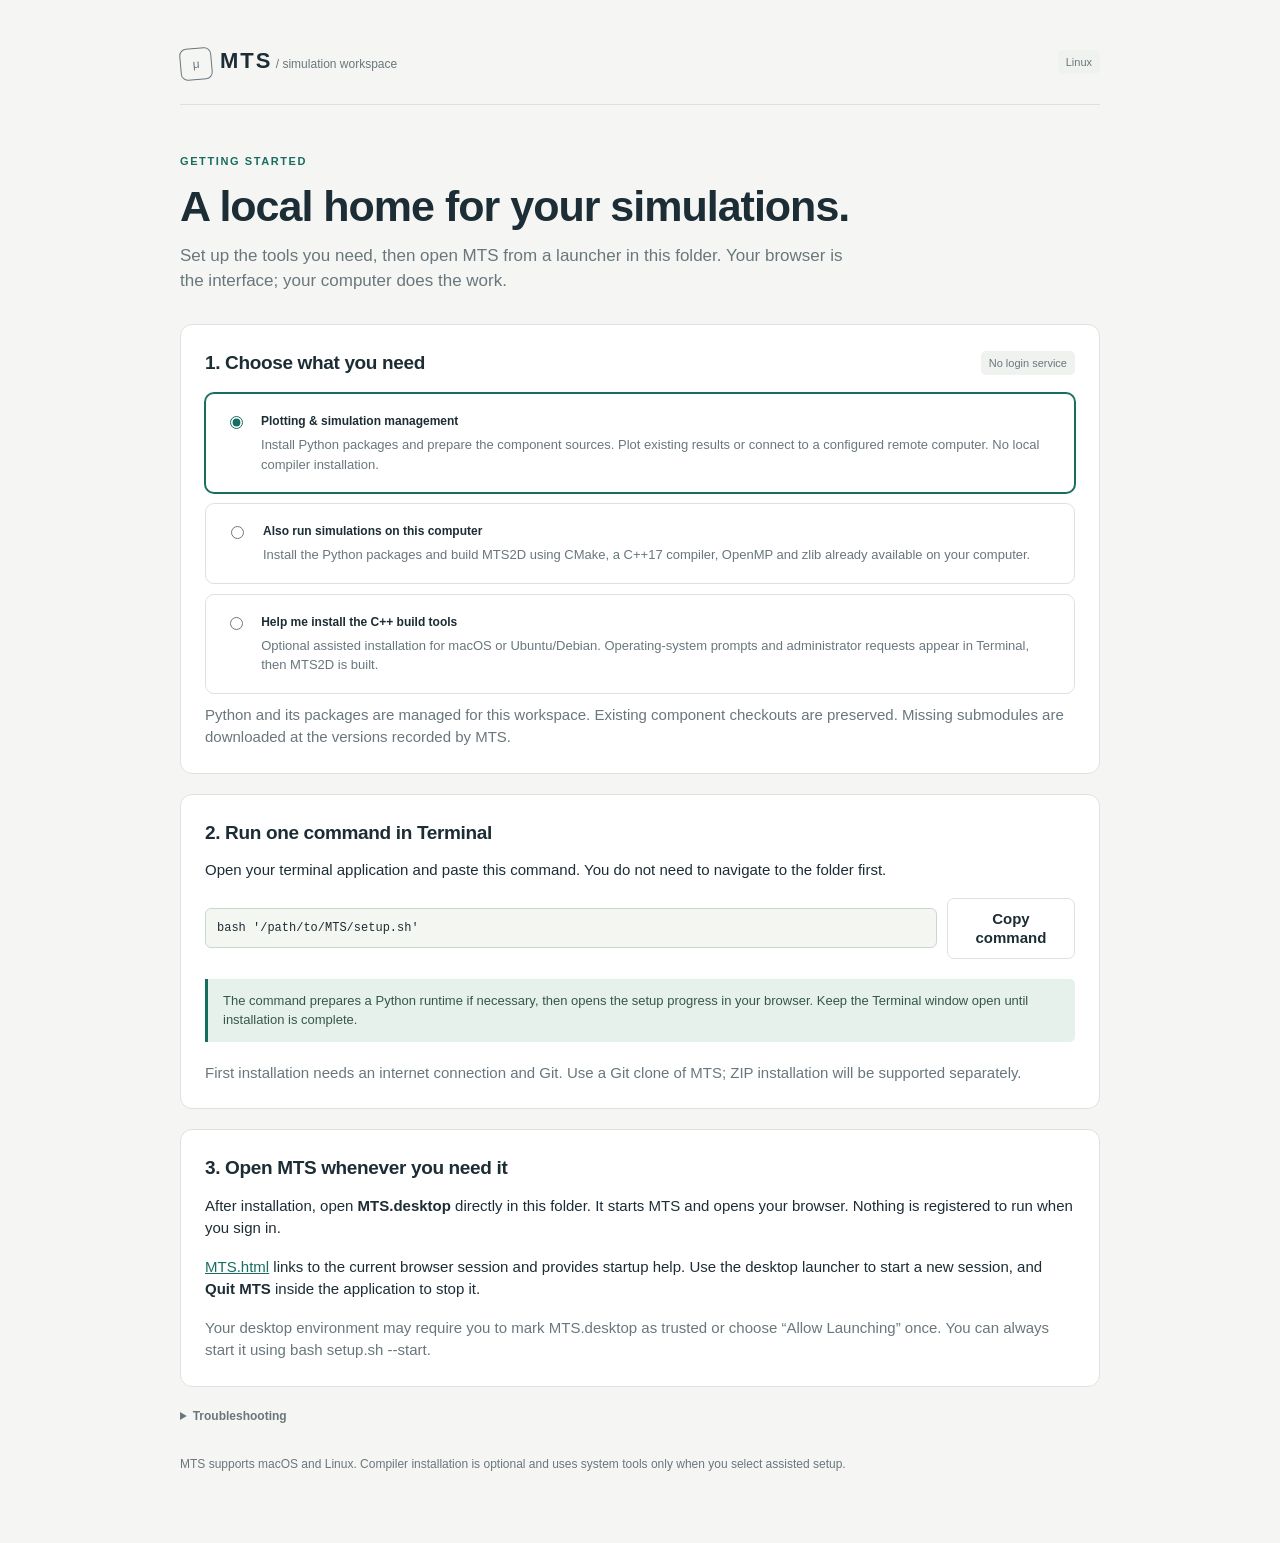
==== InstallationGuide.html @ b58ed180 "init" ====
<!doctype html>
<html lang="en"><head><meta charset="utf-8"><meta name="viewport" content="width=device-width,initial-scale=1"><title>Install MTS</title><link rel="stylesheet" href="MTS_GUI/static/style.css"><script src="MTS_GUI/static/guide.js" defer></script></head>
<body><main class="guide"><header><a class="wordmark" href="InstallationGuide.html"><span class="brand-mark">μ</span>MTS<span> / simulation workspace</span></a><span class="badge" id="os-badge">macOS &amp; Linux</span></header>
<div class="eyebrow">Getting started</div><h1>A local home for your simulations.</h1><p class="lead">Set up the tools you need, then open MTS from a launcher in this folder. Your browser is the interface; your computer does the work.</p>
<article class="card"><div class="section-row"><h2>1. Choose what you need</h2><span class="badge">No login service</span></div>
<label class="guide-option"><input type="radio" name="mode" value="" checked><div>Plotting &amp; simulation management<span>Install Python packages and prepare the component sources. Plot existing results or connect to a configured remote computer. No local compiler installation.</span></div></label>
<label class="guide-option"><input type="radio" name="mode" value="--local-sim"><div>Also run simulations on this computer<span>Install the Python packages and build MTS2D using CMake, a C++17 compiler, OpenMP and zlib already available on your computer.</span></div></label>
<label class="guide-option"><input type="radio" name="mode" value="--local-sim --install-build-tools"><div>Help me install the C++ build tools<span id="tools-description">Optional assisted installation for macOS or Ubuntu/Debian. Operating-system prompts and administrator requests appear in Terminal, then MTS2D is built.</span></div></label>
<p class="muted">Python and its packages are managed for this workspace. Existing component checkouts are preserved. Missing submodules are downloaded at the versions recorded by MTS.</p></article>
<article class="card"><h2>2. Run one command in Terminal</h2><p id="terminal-instructions">Open a terminal and paste the command below. You do not need to activate Python or navigate to this folder first.</p><div class="command-row"><input id="setup-command" readonly aria-label="Setup command"><button id="copy-command">Copy command</button></div><div class="notice">The command prepares a Python runtime if necessary, then opens the setup progress in your browser. Keep the Terminal window open until installation is complete.</div><p class="muted">First installation needs an internet connection and Git. Use a Git clone of MTS; ZIP installation will be supported separately.</p></article>
<article class="card"><h2>3. Open MTS whenever you need it</h2><p>After installation, open <strong id="launcher-name">MTS.app or MTS.desktop</strong> directly in this folder. It starts MTS and opens your browser. Nothing is registered to run when you sign in.</p><p><a href="MTS.html">MTS.html</a> links to the current browser session and provides startup help. Use the desktop launcher to start a new session, and <strong>Quit MTS</strong> inside the application to stop it.</p><p class="muted" id="launcher-note">Your operating system may ask you to approve a newly created launcher.</p></article>
<details><summary>Troubleshooting</summary><p>Read the operation log in the Setup page for installation or build errors. Startup logs are stored in <code>.mts/server.log</code> and <code>.mts/launcher.log</code> in this folder.</p><p>If setup was interrupted, rerun the same command. If MTS is still running, quit it first or use its Setup page to repair packages. If the folder has moved, rerun setup to regenerate environment links and launchers.</p><p>The launcher can also be started from Terminal with the same command plus <code>--start</code>.</p></details>
<footer>MTS supports macOS and Linux. Compiler installation is optional and uses system tools only when you select assisted setup.</footer></main></body></html>
---- MTS_GUI/static/style.css ----
@charset "UTF-8";
:root{--ink:#1d2d35;--muted:#69777c;--paper:#f5f6f3;--card:#fff;--line:#dce3df;--accent:#176d60;--accent-soft:#e6f1eb;--nav:#182c32;--radius:12px;font-family:-apple-system,BlinkMacSystemFont,"Segoe UI",sans-serif;color:var(--ink);background:var(--paper);font-size:15px;line-height:1.5}
*{box-sizing:border-box}body{margin:0}button,input,select,textarea{font:inherit}button,a,input,select,textarea{outline-offset:4px}button{cursor:pointer}a{color:var(--accent)}button:disabled{cursor:not-allowed;opacity:.45}button,.button{display:inline-flex;align-items:center;justify-content:center;gap:8px;border:1px solid var(--line);border-radius:7px;background:#fff;color:var(--ink);padding:10px 16px;text-decoration:none;font-weight:550;line-height:1.3}button:hover,.button:hover{background:#f0f4f1}button.primary,.button.primary{background:var(--accent);color:white;border-color:var(--accent)}button.primary:hover{background:#12584e}.danger{color:#a7453c}.small{font-size:12px;padding:7px 10px}h1,h2,h3,p{margin-top:0}h1{font-size:34px;line-height:1.15;font-weight:600;letter-spacing:-1px;margin-bottom:12px}h2{font-size:19px;letter-spacing:-.35px;margin-bottom:12px;font-weight:600}h3{font-size:15px;margin-bottom:8px}p{margin-bottom:16px}.muted,small{color:var(--muted)}.eyebrow{color:var(--accent);text-transform:uppercase;letter-spacing:1.6px;font-size:11px;font-weight:700;margin-bottom:12px}.wordmark{font-weight:750;letter-spacing:2px;font-size:22px;color:var(--ink);text-decoration:none}.wordmark span{font-size:12px;letter-spacing:0;font-weight:400;color:var(--muted)}.brand-mark{display:inline-grid;place-items:center;border:1px solid currentColor;width:32px;height:32px;margin-right:8px;border-radius:7px;transform:rotate(-5deg);font-size:20px}.app{display:grid;grid-template-columns:225px minmax(0,1fr);min-height:100vh}.sidebar{background:var(--nav);color:#dae5e3;position:sticky;top:0;height:100vh;display:flex;flex-direction:column;padding:30px 20px}.sidebar .wordmark{color:white;font-size:21px}.sidebar small{display:block;color:#8da3a4;font-size:11px;margin:12px 0 34px}.sidebar nav{display:grid;gap:6px}.sidebar nav button{border:0;background:transparent;justify-content:flex-start;color:#a8babc;font-size:14px;padding:12px 13px;text-align:left}.sidebar nav button span{width:20px;font-size:16px}.sidebar nav button.active{background:#29454a;color:white}.sidebar nav button:hover{background:#223b41;color:white}.sidebar-bottom{margin-top:auto;font-size:11px;color:#a8babc;padding:15px 8px 0;border-top:1px solid #355057}.sidebar-bottom strong{color:#dfebe8;font-weight:500}.dot{display:inline-block;width:7px;height:7px;background:#8dd1ae;border-radius:50%;margin-right:7px}.workspace{min-width:0;padding:0 42px 34px}.topbar{height:74px;display:flex;align-items:center;justify-content:space-between;border-bottom:1px solid var(--line);gap:12px;font-size:12px;color:var(--muted);margin-bottom:34px}.topbar .actions{display:flex;align-items:center;gap:14px}.topbar .actions a{text-decoration:none}.path{overflow:hidden;text-overflow:ellipsis;white-space:nowrap;max-width:55vw;font-family:ui-monospace,SFMono-Regular,monospace;font-size:11px}.view{display:none;max-width:1150px}.view.active{display:block}.intro{display:flex;align-items:flex-end;justify-content:space-between;gap:20px;margin-bottom:28px}.intro p{color:var(--muted);max-width:620px;margin-bottom:0}.intro h1{font-size:32px}.card{background:var(--card);border:1px solid var(--line);border-radius:var(--radius);padding:24px;margin-bottom:20px}.card p:last-child{margin-bottom:0}.grid{display:grid;grid-template-columns:repeat(2,minmax(0,1fr));gap:20px}.grid.three{grid-template-columns:repeat(3,minmax(0,1fr))}.grid .card{margin-bottom:0}.metric{font-size:24px;font-weight:550;letter-spacing:-.5px;margin:12px 0 8px}.badge{display:inline-flex;align-items:center;gap:5px;border-radius:5px;font-size:11px;padding:4px 8px;background:#f0f2ef;color:var(--muted);white-space:nowrap}.badge.ready{background:var(--accent-soft);color:var(--accent)}.badge.failed{background:#fbeae7;color:#a7453c}.badge.running{background:#fff2d9;color:#87642b}.step-num{font:12px ui-monospace,SFMono-Regular,monospace;color:var(--accent);margin-bottom:18px;display:block}.start-card{display:flex;flex-direction:column;gap:12px}.start-card p{font-size:13px;color:var(--muted);flex:1}.start-card button{align-self:flex-start}.section-row{display:flex;align-items:center;justify-content:space-between;gap:14px;margin-bottom:16px}.section-row h2{margin-bottom:0}.readiness{margin-top:28px}.readiness-row{display:flex;align-items:center;justify-content:space-between;padding:13px 0;border-bottom:1px solid var(--line);font-size:13px}.readiness-row:last-child{border-bottom:0}.fields{display:grid;grid-template-columns:repeat(2,minmax(0,1fr));gap:18px}.fields.four{grid-template-columns:repeat(4,minmax(0,1fr))}.field{display:flex;flex-direction:column;gap:6px}.field.wide{grid-column:1/-1}label{font-size:12px;font-weight:600}.field small{font-size:11px}input,select,textarea{width:100%;background:#fff;border:1px solid #ccd6d1;border-radius:6px;padding:10px 11px;color:var(--ink);min-width:0}input:focus,select:focus,textarea:focus{border-color:var(--accent)}textarea{font-family:ui-monospace,SFMono-Regular,monospace;font-size:12px;min-height:110px}.form-footer{display:flex;align-items:center;gap:14px;justify-content:space-between;margin-top:24px;padding-top:20px;border-top:1px solid var(--line)}.form-footer p{font-size:12px;color:var(--muted);margin:0;max-width:480px}details{margin-top:20px}summary{cursor:pointer;font-size:12px;font-weight:550;color:var(--muted)}details .fields,details textarea{margin-top:12px}.notice{border-left:3px solid var(--accent);background:var(--accent-soft);padding:12px 15px;color:#35574e;font-size:13px;margin:20px 0;border-radius:0 5px 5px 0}.notice.error{border-color:#a7453c;background:#fbeae7;color:#853c34}.hidden{display:none!important}.activity{margin-top:28px;max-width:1150px}.activity pre{background:#192c32;color:#d9e7e5;border:0;margin-top:15px;max-height:280px;overflow:auto;font-size:11px;white-space:pre-wrap;overflow-wrap:anywhere}.activity summary{display:flex;align-items:center;gap:12px}.result{font-size:13px;margin-top:12px}.table-wrap{overflow:auto}table{width:100%;border-collapse:collapse;font-size:12px}th{text-align:left;color:var(--muted);font-weight:500;padding:12px 10px;background:#f7f8f5;border-bottom:1px solid var(--line)}td{padding:14px 10px;border-bottom:1px solid var(--line)}td:first-child{max-width:420px;overflow-wrap:anywhere}.table-actions{display:flex;gap:6px}.empty{text-align:center;padding:48px 16px;color:var(--muted);font-size:13px}.inline-fields{display:flex;gap:10px;align-items:center}.inline-fields select{width:180px}.setup-item{display:flex;justify-content:space-between;gap:20px;padding:22px 0;border-bottom:1px solid var(--line)}.setup-item:last-child{border-bottom:0}.setup-item p{font-size:13px;color:var(--muted);margin:0;max-width:650px}.setup-item button{align-self:center;flex-shrink:0}pre{white-space:pre-wrap;overflow-wrap:anywhere;background:#edf1ec;border:1px solid var(--line);padding:16px;border-radius:8px;font:12px/1.6 ui-monospace,SFMono-Regular,monospace}code{font:12px ui-monospace,SFMono-Regular,monospace}.guide{max-width:980px;margin:0 auto;padding:44px 30px 70px}.guide header{display:flex;justify-content:space-between;align-items:center;border-bottom:1px solid var(--line);padding-bottom:24px;margin-bottom:48px}.guide h1{font-size:43px;max-width:680px;margin-top:8px}.guide .lead{font-size:17px;color:var(--muted);max-width:680px;margin-bottom:30px}.guide-option{display:flex;gap:14px;align-items:flex-start;border:1px solid var(--line);border-radius:9px;padding:18px;margin:10px 0;cursor:pointer;background:#fff}.guide-option:has(input:checked){border-color:var(--accent);box-shadow:0 0 0 1px var(--accent)}.guide-option input{width:17px;margin-top:4px;accent-color:var(--accent)}.guide-option span{display:block;font-size:13px;color:var(--muted);font-weight:400;margin-top:5px}.guide .command-row{display:flex;gap:10px;align-items:center;margin-top:14px}.guide .command-row input{font-family:ui-monospace,SFMono-Regular,monospace;font-size:12px;background:#f4f6f2}.guide footer{font-size:12px;color:var(--muted);margin-top:30px}.guide ol{padding-left:22px}.guide li{margin-bottom:12px}
@media(max-width:1050px){.workspace{padding:0 25px 30px}.app{grid-template-columns:190px minmax(0,1fr)}.grid.three{grid-template-columns:1fr}.fields.four{grid-template-columns:repeat(2,minmax(0,1fr))}.intro{align-items:flex-start}.setup-item{flex-direction:column}.setup-item button{align-self:flex-start}}@media(max-width:650px){.app{display:block}.sidebar{position:relative;height:auto;padding:16px}.sidebar small,.sidebar-bottom{display:none}.sidebar nav{display:flex;margin-top:16px;overflow:auto}.sidebar nav button{padding:8px;white-space:nowrap;font-size:12px}.sidebar nav button span{display:none}.workspace{padding:0 16px 24px}.topbar{margin-bottom:24px;height:60px}.grid,.fields{grid-template-columns:1fr}.intro h1{font-size:28px}.card{padding:18px}.form-footer{align-items:flex-start;flex-direction:column}.guide h1{font-size:33px}.guide{padding:24px 18px}.guide header{margin-bottom:30px}.guide .command-row{flex-direction:column;align-items:stretch}.topbar .path{max-width:35vw}}
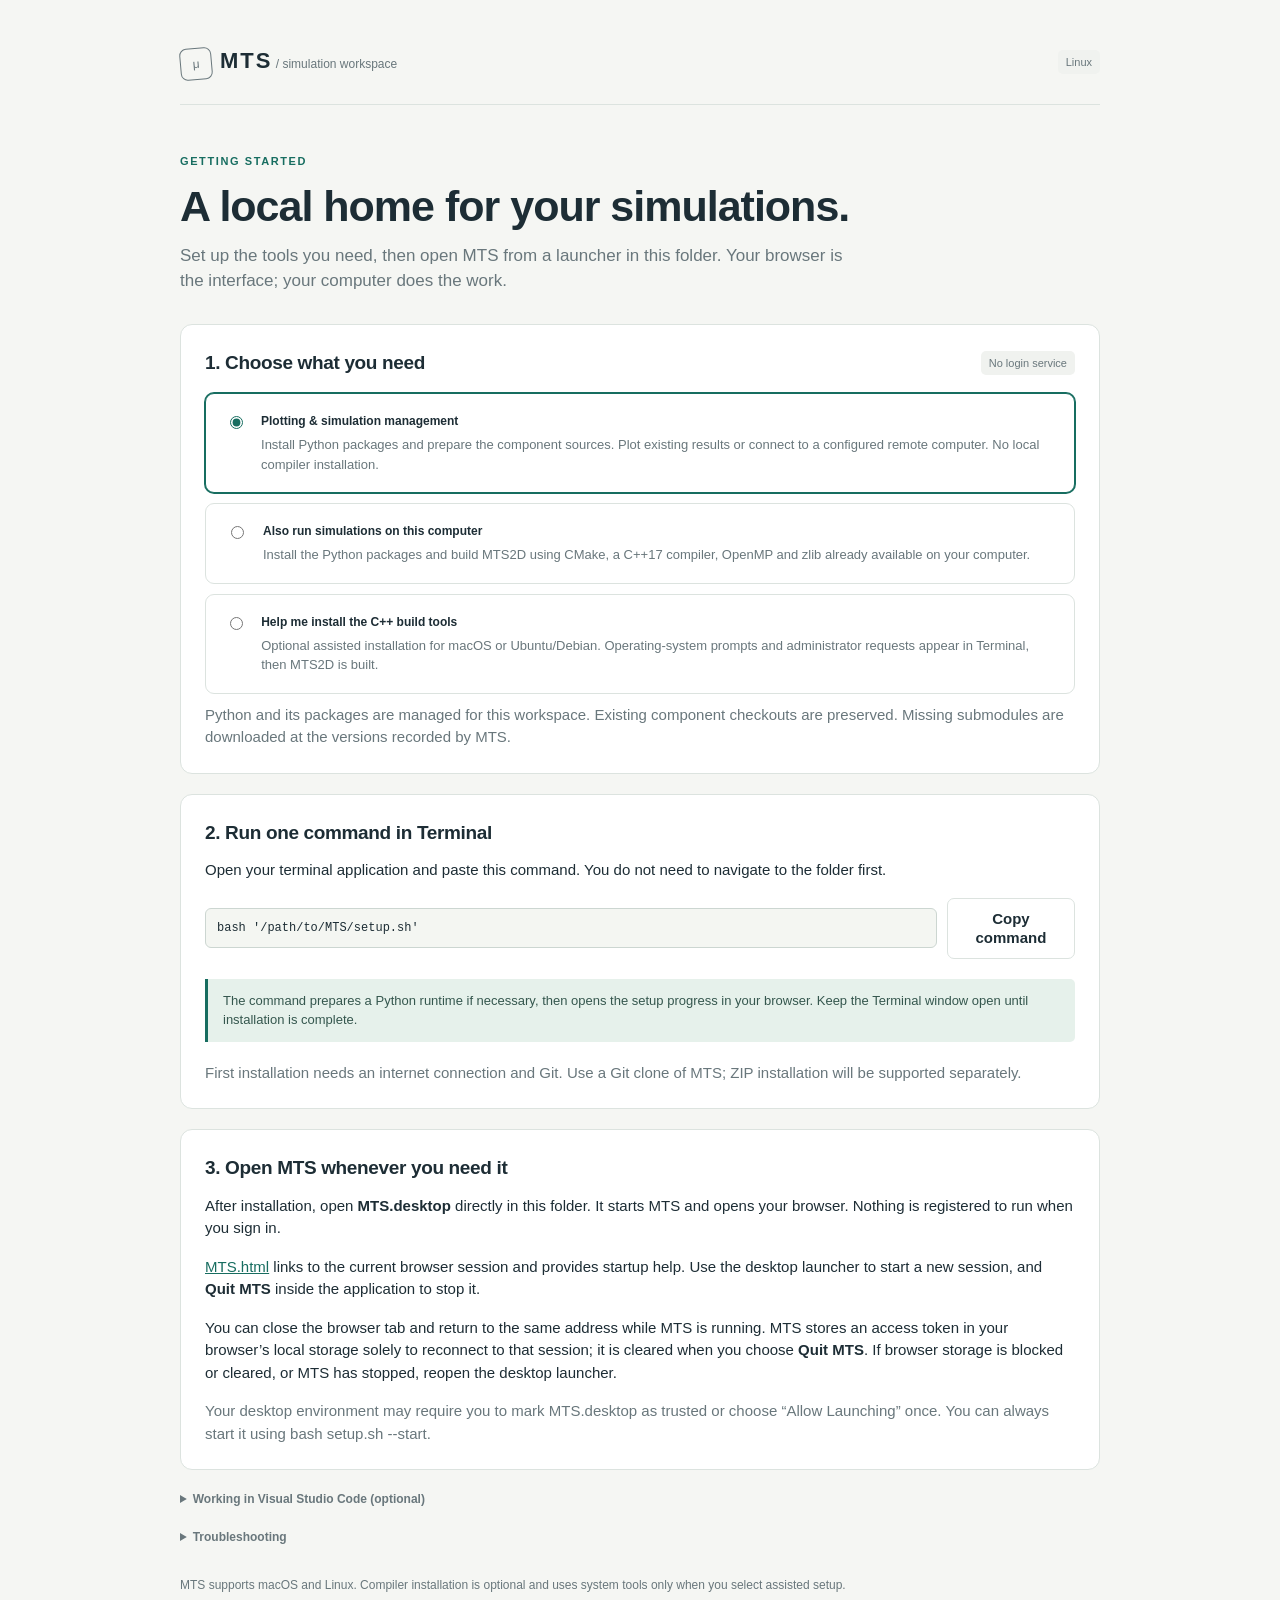
==== commit 17457052: "Share simulator Release builds and remember browser sessions" ====
--- a/InstallationGuide.html
+++ b/InstallationGuide.html
@@ -8,6 +8,14 @@
 <label class="guide-option"><input type="radio" name="mode" value="--local-sim --install-build-tools"><div>Help me install the C++ build tools<span id="tools-description">Optional assisted installation for macOS or Ubuntu/Debian. Operating-system prompts and administrator requests appear in Terminal, then MTS2D is built.</span></div></label>
 <p class="muted">Python and its packages are managed for this workspace. Existing component checkouts are preserved. Missing submodules are downloaded at the versions recorded by MTS.</p></article>
 <article class="card"><h2>2. Run one command in Terminal</h2><p id="terminal-instructions">Open a terminal and paste the command below. You do not need to activate Python or navigate to this folder first.</p><div class="command-row"><input id="setup-command" readonly aria-label="Setup command"><button id="copy-command">Copy command</button></div><div class="notice">The command prepares a Python runtime if necessary, then opens the setup progress in your browser. Keep the Terminal window open until installation is complete.</div><p class="muted">First installation needs an internet connection and Git. Use a Git clone of MTS; ZIP installation will be supported separately.</p></article>
-<article class="card"><h2>3. Open MTS whenever you need it</h2><p>After installation, open <strong id="launcher-name">MTS.app or MTS.desktop</strong> directly in this folder. It starts MTS and opens your browser. Nothing is registered to run when you sign in.</p><p><a href="MTS.html">MTS.html</a> links to the current browser session and provides startup help. Use the desktop launcher to start a new session, and <strong>Quit MTS</strong> inside the application to stop it.</p><p class="muted" id="launcher-note">Your operating system may ask you to approve a newly created launcher.</p></article>
+<article class="card"><h2>3. Open MTS whenever you need it</h2><p>After installation, open <strong id="launcher-name">MTS.app or MTS.desktop</strong> directly in this folder. It starts MTS and opens your browser. Nothing is registered to run when you sign in.</p><p><a href="MTS.html">MTS.html</a> links to the current browser session and provides startup help. Use the desktop launcher to start a new session, and <strong>Quit MTS</strong> inside the application to stop it.</p><p>You can close the browser tab and return to the same address while MTS is running. MTS stores an access token in your browser’s local storage solely to reconnect to that session; it is cleared when you choose <strong>Quit MTS</strong>. If browser storage is blocked or cleared, or MTS has stopped, reopen the desktop launcher.</p><p class="muted" id="launcher-note">Your operating system may ask you to approve a newly created launcher.</p></article>
+<details><summary>Working in Visual Studio Code (optional)</summary>
+<p>Open the top-level <strong>MTS</strong> folder after setup. Install Microsoft's C/C++ and CMake Tools extensions if you want to edit the simulator. Choose <code>.venv/bin/python</code> with <strong>Python: Select Interpreter</strong> for Python work.</p>
+<ol><li>If CMake asks for a project, choose <code>MTS2D/CMakeLists.txt</code>, not a CMake file inside <code>libs/</code>. You can set <code>cmake.sourceDirectory</code> to <code>${workspaceFolder}/MTS2D</code> in workspace settings.</li>
+<li>Choose the <strong>release</strong> configure preset. Presets require CMake 3.21 or newer. If a compiler selection appears on macOS, choose Apple Clang using <code>/usr/bin/clang</code> and <code>/usr/bin/clang++</code>. On Linux choose a supported GCC or Clang toolchain. C++17 is the language standard; you do not need a compiler named Clang 17.</li>
+<li>Use <strong>Terminal → Run Build Task → Build managed simulator</strong>, or the default build shortcut. This updates <code>MTS2D/build/release/MTS2D</code> and records the build identity required by the manager. The installer and GUI use the same Release build. After building directly through CMake Tools, run the managed task before starting managed simulations.</li></ol>
+<p>For simulator development, the optional <strong>debug</strong> preset uses <code>MTS2D/build/debug</code>. It keeps scientific tests separate from the Release executable used for simulations. Run <code>MTS2D/build/debug/test_MTS2D</code> after building the Debug preset.</p>
+<p>Build folders and personal VS Code settings, compiler configuration and launch settings are ignored by Git. Shared build tasks and CMake presets are versioned. When changing a compiler, use a fresh build directory rather than moving a CMake cache.</p>
+</details>
 <details><summary>Troubleshooting</summary><p>Read the operation log in the Setup page for installation or build errors. Startup logs are stored in <code>.mts/server.log</code> and <code>.mts/launcher.log</code> in this folder.</p><p>If setup was interrupted, rerun the same command. If MTS is still running, quit it first or use its Setup page to repair packages. If the folder has moved, rerun setup to regenerate environment links and launchers.</p><p>The launcher can also be started from Terminal with the same command plus <code>--start</code>.</p></details>
 <footer>MTS supports macOS and Linux. Compiler installation is optional and uses system tools only when you select assisted setup.</footer></main></body></html>
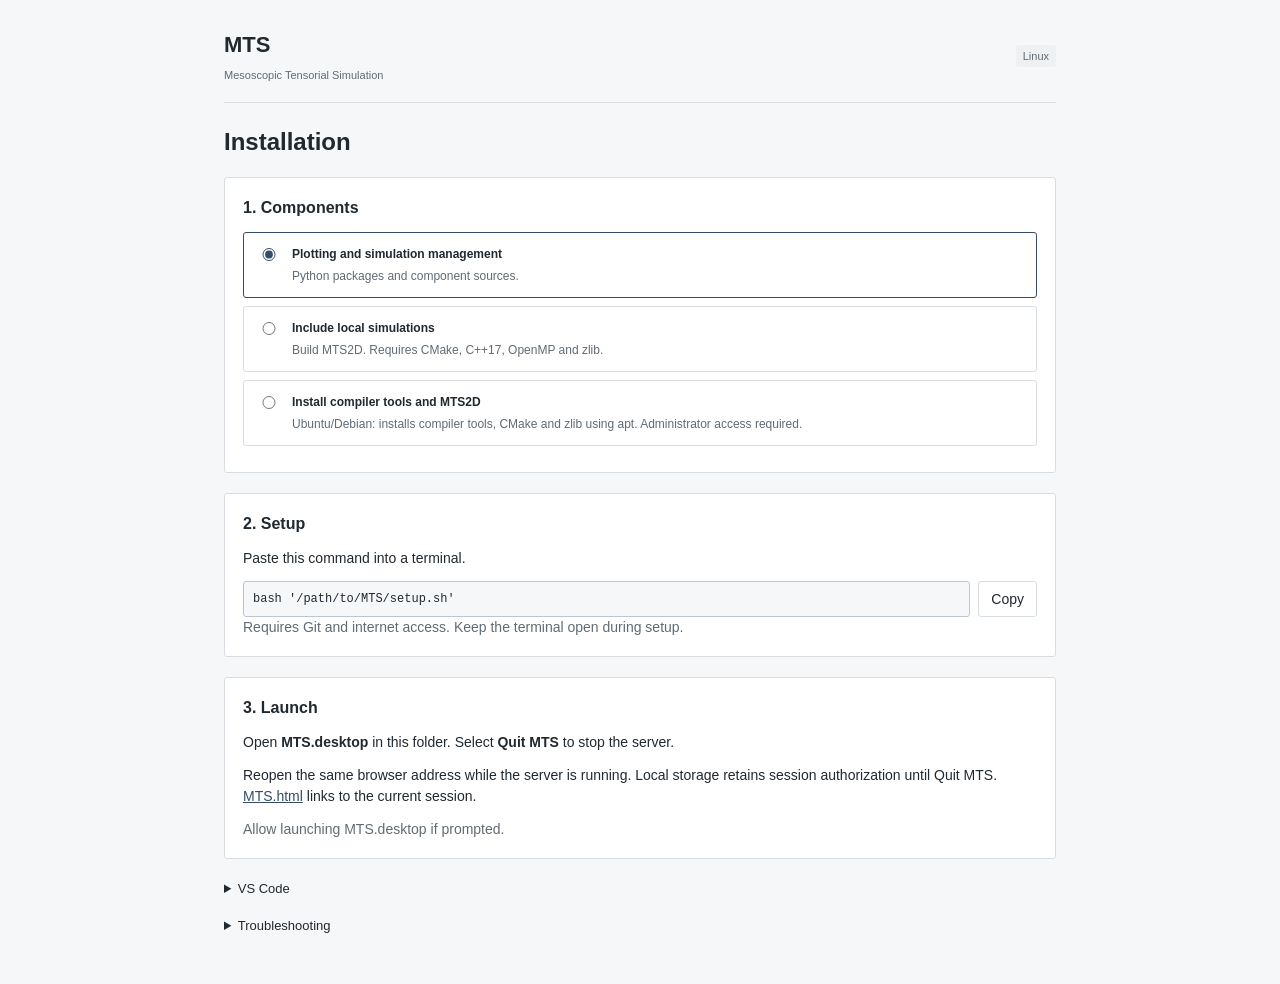
==== commit 327fde2f: "Simplify scientific interface and place operation log on the right" ====
--- a/InstallationGuide.html
+++ b/InstallationGuide.html
@@ -1,21 +1,19 @@
 <!doctype html>
-<html lang="en"><head><meta charset="utf-8"><meta name="viewport" content="width=device-width,initial-scale=1"><title>Install MTS</title><link rel="stylesheet" href="MTS_GUI/static/style.css"><script src="MTS_GUI/static/guide.js" defer></script></head>
-<body><main class="guide"><header><a class="wordmark" href="InstallationGuide.html"><span class="brand-mark">μ</span>MTS<span> / simulation workspace</span></a><span class="badge" id="os-badge">macOS &amp; Linux</span></header>
-<div class="eyebrow">Getting started</div><h1>A local home for your simulations.</h1><p class="lead">Set up the tools you need, then open MTS from a launcher in this folder. Your browser is the interface; your computer does the work.</p>
-<article class="card"><div class="section-row"><h2>1. Choose what you need</h2><span class="badge">No login service</span></div>
-<label class="guide-option"><input type="radio" name="mode" value="" checked><div>Plotting &amp; simulation management<span>Install Python packages and prepare the component sources. Plot existing results or connect to a configured remote computer. No local compiler installation.</span></div></label>
-<label class="guide-option"><input type="radio" name="mode" value="--local-sim"><div>Also run simulations on this computer<span>Install the Python packages and build MTS2D using CMake, a C++17 compiler, OpenMP and zlib already available on your computer.</span></div></label>
-<label class="guide-option"><input type="radio" name="mode" value="--local-sim --install-build-tools"><div>Help me install the C++ build tools<span id="tools-description">Optional assisted installation for macOS or Ubuntu/Debian. Operating-system prompts and administrator requests appear in Terminal, then MTS2D is built.</span></div></label>
-<p class="muted">Python and its packages are managed for this workspace. Existing component checkouts are preserved. Missing submodules are downloaded at the versions recorded by MTS.</p></article>
-<article class="card"><h2>2. Run one command in Terminal</h2><p id="terminal-instructions">Open a terminal and paste the command below. You do not need to activate Python or navigate to this folder first.</p><div class="command-row"><input id="setup-command" readonly aria-label="Setup command"><button id="copy-command">Copy command</button></div><div class="notice">The command prepares a Python runtime if necessary, then opens the setup progress in your browser. Keep the Terminal window open until installation is complete.</div><p class="muted">First installation needs an internet connection and Git. Use a Git clone of MTS; ZIP installation will be supported separately.</p></article>
-<article class="card"><h2>3. Open MTS whenever you need it</h2><p>After installation, open <strong id="launcher-name">MTS.app or MTS.desktop</strong> directly in this folder. It starts MTS and opens your browser. Nothing is registered to run when you sign in.</p><p><a href="MTS.html">MTS.html</a> links to the current browser session and provides startup help. Use the desktop launcher to start a new session, and <strong>Quit MTS</strong> inside the application to stop it.</p><p>You can close the browser tab and return to the same address while MTS is running. MTS stores an access token in your browser’s local storage solely to reconnect to that session; it is cleared when you choose <strong>Quit MTS</strong>. If browser storage is blocked or cleared, or MTS has stopped, reopen the desktop launcher.</p><p class="muted" id="launcher-note">Your operating system may ask you to approve a newly created launcher.</p></article>
-<details><summary>Working in Visual Studio Code (optional)</summary>
-<p>Open the top-level <strong>MTS</strong> folder after setup. Install Microsoft's C/C++ and CMake Tools extensions if you want to edit the simulator. Choose <code>.venv/bin/python</code> with <strong>Python: Select Interpreter</strong> for Python work.</p>
-<ol><li>If CMake asks for a project, choose <code>MTS2D/CMakeLists.txt</code>, not a CMake file inside <code>libs/</code>. You can set <code>cmake.sourceDirectory</code> to <code>${workspaceFolder}/MTS2D</code> in workspace settings.</li>
-<li>Choose the <strong>release</strong> configure preset. Presets require CMake 3.21 or newer. If a compiler selection appears on macOS, choose Apple Clang using <code>/usr/bin/clang</code> and <code>/usr/bin/clang++</code>. On Linux choose a supported GCC or Clang toolchain. C++17 is the language standard; you do not need a compiler named Clang 17.</li>
-<li>Use <strong>Terminal → Run Build Task → Build managed simulator</strong>, or the default build shortcut. This updates <code>MTS2D/build/release/MTS2D</code> and records the build identity required by the manager. The installer and GUI use the same Release build. After building directly through CMake Tools, run the managed task before starting managed simulations.</li></ol>
-<p>For simulator development, the optional <strong>debug</strong> preset uses <code>MTS2D/build/debug</code>. It keeps scientific tests separate from the Release executable used for simulations. Run <code>MTS2D/build/debug/test_MTS2D</code> after building the Debug preset.</p>
-<p>Build folders and personal VS Code settings, compiler configuration and launch settings are ignored by Git. Shared build tasks and CMake presets are versioned. When changing a compiler, use a fresh build directory rather than moving a CMake cache.</p>
+<html lang="en"><head><meta charset="utf-8"><meta name="viewport" content="width=device-width,initial-scale=1"><title>MTS installation</title><link rel="stylesheet" href="MTS_GUI/static/style.css"><script src="MTS_GUI/static/guide.js" defer></script></head>
+<body><main class="guide"><header><div><a class="wordmark" href="InstallationGuide.html">MTS</a><small class="product-name">Mesoscopic Tensorial Simulation</small></div><span class="badge" id="os-badge">macOS / Linux</span></header>
+<h1>Installation</h1>
+<article class="card"><h2>1. Components</h2>
+<label class="guide-option"><input type="radio" name="mode" value="" checked><div>Plotting and simulation management<span>Python packages and component sources.</span></div></label>
+<label class="guide-option"><input type="radio" name="mode" value="--local-sim"><div>Include local simulations<span>Build MTS2D. Requires CMake, C++17, OpenMP and zlib.</span></div></label>
+<label class="guide-option"><input type="radio" name="mode" value="--local-sim --install-build-tools"><div>Install compiler tools and MTS2D<span id="tools-description">Assisted installation on macOS or Ubuntu/Debian.</span></div></label>
+</article>
+<article class="card"><h2>2. Setup</h2><p id="terminal-instructions">Paste this command into a terminal.</p><div class="command-row"><input id="setup-command" readonly aria-label="Setup command"><button id="copy-command">Copy</button></div><p class="muted">Requires Git and internet access. Keep the terminal open during setup.</p></article>
+<article class="card"><h2>3. Launch</h2><p>Open <strong id="launcher-name">MTS.app / MTS.desktop</strong> in this folder. Select <strong>Quit MTS</strong> to stop the server.</p><p>Reopen the same browser address while the server is running. Local storage retains session authorization until Quit MTS. <a href="MTS.html">MTS.html</a> links to the current session.</p><p class="muted" id="launcher-note">Launcher approval may be required.</p></article>
+<details><summary>VS Code</summary>
+<ol><li>Open the top-level MTS folder. Select <code>.venv/bin/python</code> for Python.</li>
+<li>With CMake Tools, select <code>MTS2D/CMakeLists.txt</code> and the <strong>release</strong> preset (CMake ≥ 3.21). On macOS, select Apple Clang at <code>/usr/bin/clang++</code>.</li>
+<li>Use <strong>Terminal → Run Build Task → Build managed simulator</strong>. This records the build identity required for managed runs at <code>MTS2D/build/release/MTS2D</code>.</li></ol>
+<p>The <strong>debug</strong> preset builds scientific tests in <code>MTS2D/build/debug</code>. Build folders and personal VS Code settings are ignored by Git.</p>
 </details>
-<details><summary>Troubleshooting</summary><p>Read the operation log in the Setup page for installation or build errors. Startup logs are stored in <code>.mts/server.log</code> and <code>.mts/launcher.log</code> in this folder.</p><p>If setup was interrupted, rerun the same command. If MTS is still running, quit it first or use its Setup page to repair packages. If the folder has moved, rerun setup to regenerate environment links and launchers.</p><p>The launcher can also be started from Terminal with the same command plus <code>--start</code>.</p></details>
-<footer>MTS supports macOS and Linux. Compiler installation is optional and uses system tools only when you select assisted setup.</footer></main></body></html>
+<details><summary>Troubleshooting</summary><p>Check the operation log or <code>.mts/server.log</code> and <code>.mts/launcher.log</code>. Quit MTS before rerunning setup. Rerun setup after moving the project.</p><p>Terminal launch: <code>bash setup.sh --start</code>.</p></details>
+</main></body></html>
--- a/MTS_GUI/static/style.css
+++ b/MTS_GUI/static/style.css
@@ -1,4 +1,110 @@
 @charset "UTF-8";
-:root{--ink:#1d2d35;--muted:#69777c;--paper:#f5f6f3;--card:#fff;--line:#dce3df;--accent:#176d60;--accent-soft:#e6f1eb;--nav:#182c32;--radius:12px;font-family:-apple-system,BlinkMacSystemFont,"Segoe UI",sans-serif;color:var(--ink);background:var(--paper);font-size:15px;line-height:1.5}
-*{box-sizing:border-box}body{margin:0}button,input,select,textarea{font:inherit}button,a,input,select,textarea{outline-offset:4px}button{cursor:pointer}a{color:var(--accent)}button:disabled{cursor:not-allowed;opacity:.45}button,.button{display:inline-flex;align-items:center;justify-content:center;gap:8px;border:1px solid var(--line);border-radius:7px;background:#fff;color:var(--ink);padding:10px 16px;text-decoration:none;font-weight:550;line-height:1.3}button:hover,.button:hover{background:#f0f4f1}button.primary,.button.primary{background:var(--accent);color:white;border-color:var(--accent)}button.primary:hover{background:#12584e}.danger{color:#a7453c}.small{font-size:12px;padding:7px 10px}h1,h2,h3,p{margin-top:0}h1{font-size:34px;line-height:1.15;font-weight:600;letter-spacing:-1px;margin-bottom:12px}h2{font-size:19px;letter-spacing:-.35px;margin-bottom:12px;font-weight:600}h3{font-size:15px;margin-bottom:8px}p{margin-bottom:16px}.muted,small{color:var(--muted)}.eyebrow{color:var(--accent);text-transform:uppercase;letter-spacing:1.6px;font-size:11px;font-weight:700;margin-bottom:12px}.wordmark{font-weight:750;letter-spacing:2px;font-size:22px;color:var(--ink);text-decoration:none}.wordmark span{font-size:12px;letter-spacing:0;font-weight:400;color:var(--muted)}.brand-mark{display:inline-grid;place-items:center;border:1px solid currentColor;width:32px;height:32px;margin-right:8px;border-radius:7px;transform:rotate(-5deg);font-size:20px}.app{display:grid;grid-template-columns:225px minmax(0,1fr);min-height:100vh}.sidebar{background:var(--nav);color:#dae5e3;position:sticky;top:0;height:100vh;display:flex;flex-direction:column;padding:30px 20px}.sidebar .wordmark{color:white;font-size:21px}.sidebar small{display:block;color:#8da3a4;font-size:11px;margin:12px 0 34px}.sidebar nav{display:grid;gap:6px}.sidebar nav button{border:0;background:transparent;justify-content:flex-start;color:#a8babc;font-size:14px;padding:12px 13px;text-align:left}.sidebar nav button span{width:20px;font-size:16px}.sidebar nav button.active{background:#29454a;color:white}.sidebar nav button:hover{background:#223b41;color:white}.sidebar-bottom{margin-top:auto;font-size:11px;color:#a8babc;padding:15px 8px 0;border-top:1px solid #355057}.sidebar-bottom strong{color:#dfebe8;font-weight:500}.dot{display:inline-block;width:7px;height:7px;background:#8dd1ae;border-radius:50%;margin-right:7px}.workspace{min-width:0;padding:0 42px 34px}.topbar{height:74px;display:flex;align-items:center;justify-content:space-between;border-bottom:1px solid var(--line);gap:12px;font-size:12px;color:var(--muted);margin-bottom:34px}.topbar .actions{display:flex;align-items:center;gap:14px}.topbar .actions a{text-decoration:none}.path{overflow:hidden;text-overflow:ellipsis;white-space:nowrap;max-width:55vw;font-family:ui-monospace,SFMono-Regular,monospace;font-size:11px}.view{display:none;max-width:1150px}.view.active{display:block}.intro{display:flex;align-items:flex-end;justify-content:space-between;gap:20px;margin-bottom:28px}.intro p{color:var(--muted);max-width:620px;margin-bottom:0}.intro h1{font-size:32px}.card{background:var(--card);border:1px solid var(--line);border-radius:var(--radius);padding:24px;margin-bottom:20px}.card p:last-child{margin-bottom:0}.grid{display:grid;grid-template-columns:repeat(2,minmax(0,1fr));gap:20px}.grid.three{grid-template-columns:repeat(3,minmax(0,1fr))}.grid .card{margin-bottom:0}.metric{font-size:24px;font-weight:550;letter-spacing:-.5px;margin:12px 0 8px}.badge{display:inline-flex;align-items:center;gap:5px;border-radius:5px;font-size:11px;padding:4px 8px;background:#f0f2ef;color:var(--muted);white-space:nowrap}.badge.ready{background:var(--accent-soft);color:var(--accent)}.badge.failed{background:#fbeae7;color:#a7453c}.badge.running{background:#fff2d9;color:#87642b}.step-num{font:12px ui-monospace,SFMono-Regular,monospace;color:var(--accent);margin-bottom:18px;display:block}.start-card{display:flex;flex-direction:column;gap:12px}.start-card p{font-size:13px;color:var(--muted);flex:1}.start-card button{align-self:flex-start}.section-row{display:flex;align-items:center;justify-content:space-between;gap:14px;margin-bottom:16px}.section-row h2{margin-bottom:0}.readiness{margin-top:28px}.readiness-row{display:flex;align-items:center;justify-content:space-between;padding:13px 0;border-bottom:1px solid var(--line);font-size:13px}.readiness-row:last-child{border-bottom:0}.fields{display:grid;grid-template-columns:repeat(2,minmax(0,1fr));gap:18px}.fields.four{grid-template-columns:repeat(4,minmax(0,1fr))}.field{display:flex;flex-direction:column;gap:6px}.field.wide{grid-column:1/-1}label{font-size:12px;font-weight:600}.field small{font-size:11px}input,select,textarea{width:100%;background:#fff;border:1px solid #ccd6d1;border-radius:6px;padding:10px 11px;color:var(--ink);min-width:0}input:focus,select:focus,textarea:focus{border-color:var(--accent)}textarea{font-family:ui-monospace,SFMono-Regular,monospace;font-size:12px;min-height:110px}.form-footer{display:flex;align-items:center;gap:14px;justify-content:space-between;margin-top:24px;padding-top:20px;border-top:1px solid var(--line)}.form-footer p{font-size:12px;color:var(--muted);margin:0;max-width:480px}details{margin-top:20px}summary{cursor:pointer;font-size:12px;font-weight:550;color:var(--muted)}details .fields,details textarea{margin-top:12px}.notice{border-left:3px solid var(--accent);background:var(--accent-soft);padding:12px 15px;color:#35574e;font-size:13px;margin:20px 0;border-radius:0 5px 5px 0}.notice.error{border-color:#a7453c;background:#fbeae7;color:#853c34}.hidden{display:none!important}.activity{margin-top:28px;max-width:1150px}.activity pre{background:#192c32;color:#d9e7e5;border:0;margin-top:15px;max-height:280px;overflow:auto;font-size:11px;white-space:pre-wrap;overflow-wrap:anywhere}.activity summary{display:flex;align-items:center;gap:12px}.result{font-size:13px;margin-top:12px}.table-wrap{overflow:auto}table{width:100%;border-collapse:collapse;font-size:12px}th{text-align:left;color:var(--muted);font-weight:500;padding:12px 10px;background:#f7f8f5;border-bottom:1px solid var(--line)}td{padding:14px 10px;border-bottom:1px solid var(--line)}td:first-child{max-width:420px;overflow-wrap:anywhere}.table-actions{display:flex;gap:6px}.empty{text-align:center;padding:48px 16px;color:var(--muted);font-size:13px}.inline-fields{display:flex;gap:10px;align-items:center}.inline-fields select{width:180px}.setup-item{display:flex;justify-content:space-between;gap:20px;padding:22px 0;border-bottom:1px solid var(--line)}.setup-item:last-child{border-bottom:0}.setup-item p{font-size:13px;color:var(--muted);margin:0;max-width:650px}.setup-item button{align-self:center;flex-shrink:0}pre{white-space:pre-wrap;overflow-wrap:anywhere;background:#edf1ec;border:1px solid var(--line);padding:16px;border-radius:8px;font:12px/1.6 ui-monospace,SFMono-Regular,monospace}code{font:12px ui-monospace,SFMono-Regular,monospace}.guide{max-width:980px;margin:0 auto;padding:44px 30px 70px}.guide header{display:flex;justify-content:space-between;align-items:center;border-bottom:1px solid var(--line);padding-bottom:24px;margin-bottom:48px}.guide h1{font-size:43px;max-width:680px;margin-top:8px}.guide .lead{font-size:17px;color:var(--muted);max-width:680px;margin-bottom:30px}.guide-option{display:flex;gap:14px;align-items:flex-start;border:1px solid var(--line);border-radius:9px;padding:18px;margin:10px 0;cursor:pointer;background:#fff}.guide-option:has(input:checked){border-color:var(--accent);box-shadow:0 0 0 1px var(--accent)}.guide-option input{width:17px;margin-top:4px;accent-color:var(--accent)}.guide-option span{display:block;font-size:13px;color:var(--muted);font-weight:400;margin-top:5px}.guide .command-row{display:flex;gap:10px;align-items:center;margin-top:14px}.guide .command-row input{font-family:ui-monospace,SFMono-Regular,monospace;font-size:12px;background:#f4f6f2}.guide footer{font-size:12px;color:var(--muted);margin-top:30px}.guide ol{padding-left:22px}.guide li{margin-bottom:12px}
-@media(max-width:1050px){.workspace{padding:0 25px 30px}.app{grid-template-columns:190px minmax(0,1fr)}.grid.three{grid-template-columns:1fr}.fields.four{grid-template-columns:repeat(2,minmax(0,1fr))}.intro{align-items:flex-start}.setup-item{flex-direction:column}.setup-item button{align-self:flex-start}}@media(max-width:650px){.app{display:block}.sidebar{position:relative;height:auto;padding:16px}.sidebar small,.sidebar-bottom{display:none}.sidebar nav{display:flex;margin-top:16px;overflow:auto}.sidebar nav button{padding:8px;white-space:nowrap;font-size:12px}.sidebar nav button span{display:none}.workspace{padding:0 16px 24px}.topbar{margin-bottom:24px;height:60px}.grid,.fields{grid-template-columns:1fr}.intro h1{font-size:28px}.card{padding:18px}.form-footer{align-items:flex-start;flex-direction:column}.guide h1{font-size:33px}.guide{padding:24px 18px}.guide header{margin-bottom:30px}.guide .command-row{flex-direction:column;align-items:stretch}.topbar .path{max-width:35vw}}
+:root{--ink:#202830;--muted:#606b75;--paper:#f6f7f8;--card:#fff;--line:#d8dde2;--accent:#334d66;--accent-soft:#edf1f5;--nav:#202830;--radius:3px;font-family:-apple-system,BlinkMacSystemFont,"Segoe UI",sans-serif;color:var(--ink);background:var(--paper);font-size:14px;line-height:1.5}
+*{box-sizing:border-box}
+body{margin:0}
+button,input,select,textarea{font:inherit}
+button,a,input,select,textarea{outline-offset:4px}
+button{cursor:pointer}
+a{color:var(--accent)}
+button:disabled{cursor:not-allowed;opacity:.45}
+button,.button{display:inline-flex;align-items:center;justify-content:center;gap:8px;border:1px solid var(--line);border-radius:3px;background:#fff;color:var(--ink);padding:8px 12px;text-decoration:none;font-weight:500;line-height:1.3}
+button:hover,.button:hover{background:#edf0f3}
+button.primary,.button.primary{background:var(--accent);color:#fff;border-color:var(--accent)}
+button.primary:hover{background:#253c52}
+.danger{color:#963b35}
+.small{font-size:12px;padding:6px 9px}
+h1,h2,h3,p{margin-top:0}
+h1{font-size:24px;line-height:1.25;font-weight:600;margin-bottom:0}
+h2{font-size:16px;margin-bottom:12px;font-weight:600}
+h3{font-size:14px;margin-bottom:8px;font-weight:600}
+p{margin-bottom:12px}
+.muted,small{color:var(--muted)}
+.wordmark{font-weight:650;font-size:22px;color:var(--ink);text-decoration:none}
+.product-name{display:block;font-size:11px;font-weight:400;color:var(--muted);margin-top:6px}
+.app{display:grid;grid-template-columns:180px minmax(0,1fr);min-height:100vh}
+.sidebar{background:var(--nav);color:#dfe4e9;position:sticky;top:0;height:100vh;display:flex;flex-direction:column;padding:24px 16px}
+.sidebar .wordmark{color:#fff}
+.sidebar small{display:block;color:#b8c2cc;font-size:11px;margin:8px 0 28px}
+.sidebar nav{display:grid;gap:4px}
+.sidebar nav button{border:0;background:transparent;justify-content:flex-start;color:#c0cad4;font-size:13px;padding:10px;text-align:left}
+.sidebar nav button.active{background:#364553;color:#fff}
+.sidebar nav button:hover{background:#2b3945;color:#fff}
+.workspace{min-width:0;padding:0 24px 24px}
+.topbar{height:64px;display:flex;align-items:center;justify-content:space-between;border-bottom:1px solid var(--line);gap:12px;font-size:12px;color:var(--muted);margin-bottom:24px}
+.topbar .actions{display:flex;align-items:center;gap:14px;flex-shrink:0}
+.topbar .actions a{text-decoration:none}
+.path{overflow:hidden;text-overflow:ellipsis;white-space:nowrap;min-width:0;font:11px ui-monospace,SFMono-Regular,monospace}
+.workspace-layout{display:grid;grid-template-columns:minmax(0,1fr) minmax(280px,34%);gap:24px;align-items:start}
+.content{min-width:0}
+.view{display:none}
+.view.active{display:block}
+.intro{display:flex;align-items:center;justify-content:space-between;gap:16px;margin-bottom:20px}
+.card{background:var(--card);border:1px solid var(--line);border-radius:var(--radius);padding:18px;margin-bottom:20px;min-width:0}
+.card p:last-child{margin-bottom:0}
+.grid{display:grid;grid-template-columns:repeat(2,minmax(0,1fr));gap:12px}
+.grid.three{grid-template-columns:repeat(3,minmax(0,1fr))}
+.grid .card{margin-bottom:0}
+.badge{display:inline-flex;align-items:center;border-radius:3px;font-size:11px;padding:3px 7px;background:#eef0f2;color:var(--muted);white-space:nowrap}
+.badge.ready{background:var(--accent-soft);color:var(--accent)}
+.badge.failed{background:#f8eae8;color:#963b35}
+.badge.running{background:#f4eddf;color:#725a2f}
+.start-card{display:flex;flex-direction:column;align-items:flex-start;justify-content:space-between;gap:12px}
+.section-row{display:flex;align-items:center;justify-content:space-between;gap:12px;margin-bottom:14px}
+.section-row h2{margin-bottom:0}
+.readiness{margin-top:20px}
+.readiness-row{display:flex;align-items:center;justify-content:space-between;gap:12px;padding:10px 0;border-bottom:1px solid var(--line);font-size:13px}
+.readiness-row:last-child{border-bottom:0}
+.fields{display:grid;grid-template-columns:repeat(2,minmax(0,1fr));gap:14px}
+.fields.four{grid-template-columns:repeat(2,minmax(0,1fr))}
+.field{display:flex;flex-direction:column;gap:5px;min-width:0}
+.field.wide{grid-column:1/-1}
+label{font-size:12px;font-weight:600}
+.field small{font-size:11px}
+input,select,textarea{width:100%;background:#fff;border:1px solid #bdc6cf;border-radius:3px;padding:8px 9px;color:var(--ink);min-width:0}
+input:focus,select:focus,textarea:focus{border-color:var(--accent)}
+textarea{font-family:ui-monospace,SFMono-Regular,monospace;font-size:12px;min-height:90px}
+.form-footer{display:flex;justify-content:flex-end;margin-top:18px;padding-top:16px;border-top:1px solid var(--line)}
+details{margin-top:18px}
+summary{cursor:pointer;font-size:13px;font-weight:500;color:var(--ink)}
+details .fields,details textarea{margin-top:12px}
+.notice{border-left:3px solid var(--accent);background:var(--accent-soft);padding:10px 12px;font-size:12px;margin:18px 0}
+.notice.error{border-color:#963b35;background:#f8eae8;color:#853c34}
+.hidden{display:none!important}
+.activity{position:sticky;top:24px;height:calc(100vh - 112px);min-height:320px;display:flex;flex-direction:column;margin:0}
+.activity .section-row{flex-shrink:0}
+.activity h2{font-size:14px;overflow-wrap:anywhere}
+.activity pre{flex:1;min-height:0;margin:0;overflow:auto;background:#202830;color:#e0e5eb;border:0;border-radius:0;font-size:11px}
+.activity .result{flex-shrink:0;max-height:100px;overflow:auto;overflow-wrap:anywhere}
+.result{font-size:12px;margin-top:12px}
+.table-wrap{overflow:auto}
+table{width:100%;border-collapse:collapse;font-size:12px}
+th{text-align:left;color:var(--muted);font-weight:500;padding:10px 8px;background:#f6f7f8;border-bottom:1px solid var(--line)}
+td{padding:12px 8px;border-bottom:1px solid var(--line)}
+td:first-child{max-width:300px;overflow-wrap:anywhere}
+.table-actions{display:flex;gap:6px}
+.empty{text-align:center;padding:32px 12px;color:var(--muted);font-size:12px}
+.inline-fields{display:flex;gap:8px;align-items:center;min-width:0}
+.inline-fields select{width:120px}
+.setup-item{display:flex;align-items:center;justify-content:space-between;gap:16px;padding:18px 0;border-bottom:1px solid var(--line)}
+.setup-item:last-child{border-bottom:0;padding-bottom:0}
+.setup-item h3{margin-bottom:0}
+.setup-item p{font-size:12px;color:var(--muted);margin:6px 0 0}
+.setup-item button{flex-shrink:0}
+.setup-item>div{min-width:0;width:100%}
+pre{white-space:pre-wrap;overflow-wrap:anywhere;background:#eef1f4;border:1px solid var(--line);padding:12px;border-radius:3px;font:12px/1.6 ui-monospace,SFMono-Regular,monospace}
+code{font:12px ui-monospace,SFMono-Regular,monospace;overflow-wrap:anywhere}
+.guide{max-width:880px;margin:0 auto;padding:28px 24px 48px}
+.guide header{display:flex;justify-content:space-between;align-items:center;border-bottom:1px solid var(--line);padding-bottom:18px;margin-bottom:24px}
+.guide h1{margin-bottom:20px}
+.guide-option{display:flex;gap:12px;align-items:flex-start;border:1px solid var(--line);border-radius:3px;padding:12px;margin:8px 0;cursor:pointer;background:#fff}
+.guide-option:has(input:checked){border-color:var(--accent)}
+.guide-option input{width:16px;margin-top:3px;accent-color:var(--accent);flex-shrink:0}
+.guide-option span{display:block;font-size:12px;color:var(--muted);font-weight:400;margin-top:4px}
+.guide .command-row{display:flex;gap:8px;align-items:center;margin-top:12px}
+.guide .command-row input{font-family:ui-monospace,SFMono-Regular,monospace;font-size:12px;background:#f6f7f8}
+.guide ol{padding-left:20px}
+.guide li{margin-bottom:8px}
+@media(min-width:1600px){.fields.four{grid-template-columns:repeat(4,minmax(0,1fr))}}
+@media(max-width:1150px){.grid.three{grid-template-columns:1fr}.start-card{flex-direction:row;align-items:center}.start-card h2{margin:0}.workspace{padding:0 16px 20px}.workspace-layout{gap:16px}.setup-item{align-items:flex-start;flex-direction:column}.section-row{flex-wrap:wrap}}
+@media(max-width:850px){.app{grid-template-columns:150px minmax(0,1fr)}.workspace-layout{grid-template-columns:minmax(0,1fr)}.activity{position:static;height:320px;min-height:0}.sidebar{padding:20px 12px}.topbar .actions{gap:8px}}
+@media(max-width:600px){.app{display:block}.sidebar{position:relative;height:auto;padding:14px 16px}.sidebar small{margin:4px 0 12px}.sidebar nav{display:flex;overflow:auto}.sidebar nav button{white-space:nowrap;padding:8px;font-size:12px}.workspace{padding:0 12px 20px}.topbar{height:60px;margin-bottom:18px}.topbar .path{max-width:30vw}.topbar .actions{font-size:11px}.fields{grid-template-columns:1fr}.card{padding:14px}.guide{padding:20px 16px}.guide .command-row{flex-direction:column;align-items:stretch}.guide header{gap:12px}}
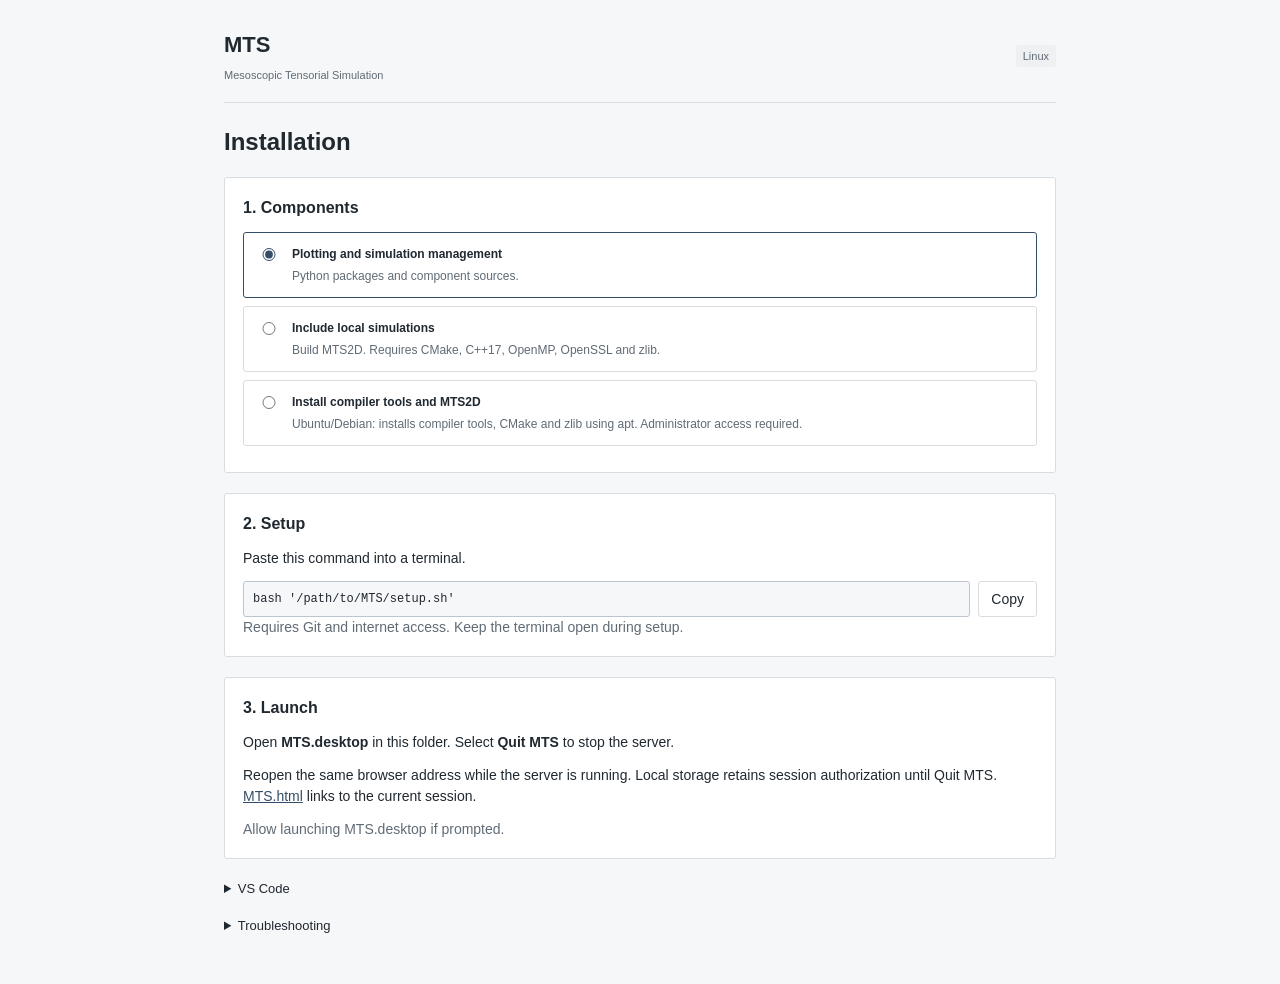
==== commit b77d6bbd: "Add a custom mesh editor to Start simulations" ====
--- a/InstallationGuide.html
+++ b/InstallationGuide.html
@@ -4,7 +4,7 @@
 <h1>Installation</h1>
 <article class="card"><h2>1. Components</h2>
 <label class="guide-option"><input type="radio" name="mode" value="" checked><div>Plotting and simulation management<span>Python packages and component sources.</span></div></label>
-<label class="guide-option"><input type="radio" name="mode" value="--local-sim"><div>Include local simulations<span>Build MTS2D. Requires CMake, C++17, OpenMP and zlib.</span></div></label>
+<label class="guide-option"><input type="radio" name="mode" value="--local-sim"><div>Include local simulations<span>Build MTS2D. Requires CMake, C++17, OpenMP, OpenSSL and zlib.</span></div></label>
 <label class="guide-option"><input type="radio" name="mode" value="--local-sim --install-build-tools"><div>Install compiler tools and MTS2D<span id="tools-description">Assisted installation on macOS or Ubuntu/Debian.</span></div></label>
 </article>
 <article class="card"><h2>2. Setup</h2><p id="terminal-instructions">Paste this command into a terminal.</p><div class="command-row"><input id="setup-command" readonly aria-label="Setup command"><button id="copy-command">Copy</button></div><p class="muted">Requires Git and internet access. Keep the terminal open during setup.</p></article>
@@ -15,5 +15,5 @@
 <li>Use <strong>Terminal → Run Build Task → Build managed simulator</strong>. This records the build identity required for managed runs at <code>MTS2D/build/release/MTS2D</code>.</li></ol>
 <p>The <strong>debug</strong> preset builds scientific tests in <code>MTS2D/build/debug</code>. Build folders and personal VS Code settings are ignored by Git.</p>
 </details>
-<details><summary>Troubleshooting</summary><p>Check the operation log or <code>.mts/server.log</code> and <code>.mts/launcher.log</code>. Quit MTS before rerunning setup. Rerun setup after moving the project.</p><p>Terminal launch: <code>bash setup.sh --start</code>.</p></details>
+<details><summary>Troubleshooting</summary><p>Startup failures display the error and an Open Log button. Logs are stored in <code>.mts/server.log</code> and <code>.mts/launcher.log</code>. If an unresponsive MTS process holds the server lock, the macOS launcher offers Quit and Relaunch. Quitting may interrupt an active GUI operation. Terminal launches report the process ID and termination command. Do not delete <code>.mts/server.lock</code>; quitting the process releases it. Quit MTS before rerunning setup. Rerun setup after moving the project.</p><p>Terminal launch: <code>bash setup.sh --start</code>.</p></details>
 </main></body></html>
--- a/MTS_GUI/static/style.css
+++ b/MTS_GUI/static/style.css
@@ -7,6 +7,9 @@
 button{cursor:pointer}
 a{color:var(--accent)}
 button:disabled{cursor:not-allowed;opacity:.45}
+.action-hint{display:inline-flex;max-width:100%;flex-shrink:0}
+.action-hint:has(>button:disabled){cursor:not-allowed}
+.action-hint>button:disabled{pointer-events:none}
 button,.button{display:inline-flex;align-items:center;justify-content:center;gap:8px;border:1px solid var(--line);border-radius:3px;background:#fff;color:var(--ink);padding:8px 12px;text-decoration:none;font-weight:500;line-height:1.3}
 button:hover,.button:hover{background:#edf0f3}
 button.primary,.button.primary{background:var(--accent);color:#fff;border-color:var(--accent)}
@@ -46,6 +49,8 @@
 .grid .card{margin-bottom:0}
 .badge{display:inline-flex;align-items:center;border-radius:3px;font-size:11px;padding:3px 7px;background:#eef0f2;color:var(--muted);white-space:nowrap}
 .badge.ready{background:var(--accent-soft);color:var(--accent)}
+.badge.outdated{background:#fff1d8;color:#795211}
+#readiness-list>.readiness-row:last-child{border-bottom:1px solid var(--line)}
 .badge.failed{background:#f8eae8;color:#963b35}
 .badge.running{background:#f4eddf;color:#725a2f}
 .start-card{display:flex;flex-direction:column;align-items:flex-start;justify-content:space-between;gap:12px}
@@ -54,39 +59,125 @@
 .readiness{margin-top:20px}
 .readiness-row{display:flex;align-items:center;justify-content:space-between;gap:12px;padding:10px 0;border-bottom:1px solid var(--line);font-size:13px}
 .readiness-row:last-child{border-bottom:0}
-.fields{display:grid;grid-template-columns:repeat(2,minmax(0,1fr));gap:14px}
-.fields.four{grid-template-columns:repeat(2,minmax(0,1fr))}
-.field{display:flex;flex-direction:column;gap:5px;min-width:0}
+.fields{--field-min:11rem;--field-gap:6px 12px;display:grid;grid-template-columns:repeat(auto-fit,minmax(min(100%,var(--field-min)),1fr));gap:var(--field-gap)}
+.fields.groups{grid-template-columns:repeat(auto-fit,min(100%,17rem));align-items:start;margin-block:12px;row-gap:12px}
+.fields.stack{grid-template-columns:minmax(0,1fr)}
+.fields.packed{display:flex;flex-wrap:wrap;align-items:start}
+.fields.packed>.field{max-width:100%}
+.fields.row{--field-min:9rem;display:flex;flex-wrap:wrap;align-items:end}
+.fields+.fields:not(:empty){margin-block-start:8px}
+.fields.row>.field{flex:1 1 var(--field-min)}
+.fields.row>.field:has(>input[type="number"]){--number-width:4.5rem;flex-basis:8rem}
+.fields.row>.field:has(>textarea){flex-basis:16rem}
+.settings-group{min-inline-size:0;margin:0;padding:8px 10px;border:1px solid var(--line);border-radius:var(--radius)}
+.settings-group>legend{padding:0 4px;font-size:12px;font-weight:600;color:var(--muted)}
+.settings-group:has(>.fields.packed){width:fit-content;max-width:100%}
+.fields.row+.settings-group{margin-block-start:10px}
+.settings-item{margin:8px 0}
+.field{display:flex;flex-direction:column;gap:3px;min-width:0}
 .field.wide{grid-column:1/-1}
+.field.check{flex-direction:row;align-items:center;gap:6px}
+.field.check>input{width:auto;margin:0}
+.field:has(>input[type="number"]){display:grid;grid-template-columns:minmax(0,1fr) min(55%,var(--number-width,6rem));align-items:center;gap:8px}
+.field:has(>input[type="number"]):has(>.field-label){grid-template-columns:minmax(0,1fr) min(40%,var(--number-width,6rem))}
+.field :is(input,select,textarea),.field>button{padding:4px 7px}
+.field select{width:auto;max-width:100%;align-self:start;field-sizing:content}
+.field>input[type="number"]{font-variant-numeric:tabular-nums}
+.field>textarea{min-height:0}
+.field-label{position:relative;display:flex;align-items:center;gap:4px}
+.field-label>label{min-width:0;overflow-wrap:anywhere}
+.help-tip{flex:none;width:1.25rem;height:1.25rem;padding:0;border-radius:50%;font-size:11px;color:var(--muted)}
+.tooltip{display:none;position:absolute;z-index:2;inset-block-start:100%;inset-inline-start:0;width:min(19rem,72vw);padding:8px 10px;border:1px solid var(--line);border-radius:var(--radius);background:var(--card);box-shadow:0 2px 6px #20283026;font-size:12px}
+.help-tip:is(:hover,:focus)+.tooltip{display:block}
+.tooltip>span{display:block}
+.tooltip>span:not([hidden])+span{margin-block-start:4px}
+.tooltip.settings-keys{width:min(32rem,72vw);overflow-wrap:anywhere}
+input[type="number"]{appearance:textfield}
+input[type="number"]::-webkit-inner-spin-button,input[type="number"]::-webkit-outer-spin-button{-webkit-appearance:none;margin:0}
 label{font-size:12px;font-weight:600}
 .field small{font-size:11px}
 input,select,textarea{width:100%;background:#fff;border:1px solid #bdc6cf;border-radius:3px;padding:8px 9px;color:var(--ink);min-width:0}
 input:focus,select:focus,textarea:focus{border-color:var(--accent)}
 textarea{font-family:ui-monospace,SFMono-Regular,monospace;font-size:12px;min-height:90px}
-.form-footer{display:flex;justify-content:flex-end;margin-top:18px;padding-top:16px;border-top:1px solid var(--line)}
+.form-footer{display:flex;justify-content:flex-end;margin-top:12px;padding-top:10px;border-top:1px solid var(--line)}
 details{margin-top:18px}
 summary{cursor:pointer;font-size:13px;font-weight:500;color:var(--ink)}
 details .fields,details textarea{margin-top:12px}
+.mesh-editor{margin-top:10px}
+.mesh-editor-controls{justify-content:flex-start}
+.mesh-editor-controls input{width:min(8rem,35vw);padding:0;accent-color:var(--accent)}
+.mesh-editor-controls output{font-variant-numeric:tabular-nums;min-width:2.8em;font-size:12px}
+.mesh-instructions,.mesh-legend,#mesh-status{font-size:12px;margin:8px 0}
+.mesh-viewport{position:relative;overflow:hidden;background:#f7f9fb;border:1px solid var(--line);border-radius:var(--radius)}
+.mesh-viewport canvas{display:block;width:100%;height:clamp(280px,48vh,470px);touch-action:none;cursor:crosshair}
+.mesh-brush{position:absolute;top:0;left:0;pointer-events:none;border:1.5px solid #a1324b;border-radius:50%;background:#a1324b18}
+.mesh-brush.restore{border-color:#087d69;background:#087d691a}
+.mesh-legend{display:flex;align-items:center;flex-wrap:wrap;gap:5px 14px;color:var(--muted)}
+.mesh-legend span{display:inline-flex;align-items:center;gap:5px}
+.mesh-key{width:8px;height:8px;display:inline-block;background:currentColor;border-radius:50%}
+.mesh-free{color:#13796a}.mesh-fixed-x{color:#a05513}.mesh-fixed-y{color:#1556a5}
+.mesh-fixed{color:#363838}.mesh-driven{color:#772cb3}
+.mesh-line-sample{display:inline-block;width:15px;border-top:2px solid #536980}
+.mesh-dashed{border-top-style:dashed;border-color:#772cb3;margin-left:8px}
 .notice{border-left:3px solid var(--accent);background:var(--accent-soft);padding:10px 12px;font-size:12px;margin:18px 0}
 .notice.error{border-color:#963b35;background:#f8eae8;color:#853c34}
-.hidden{display:none!important}
+.notice.warning{border-color:#bc8b27;background:#fff6db;color:#775400}
+.hidden,[hidden]{display:none!important}
 .activity{position:sticky;top:24px;height:calc(100vh - 112px);min-height:320px;display:flex;flex-direction:column;margin:0}
 .activity .section-row{flex-shrink:0}
 .activity h2{font-size:14px;overflow-wrap:anywhere}
 .activity pre{flex:1;min-height:0;margin:0;overflow:auto;background:#202830;color:#e0e5eb;border:0;border-radius:0;font-size:11px}
 .activity .result{flex-shrink:0;max-height:100px;overflow:auto;overflow-wrap:anywhere}
+.terminal-history{flex:1;min-height:0;overflow:auto}
+.terminal-history details{margin:0 0 8px;border:1px solid var(--line);border-radius:3px}
+.terminal-history details[data-state="failed"]{border-color:#963b35}
+.terminal-history details[data-state="failed"]>summary{color:#963b35}
+.terminal-history details[data-state="partial"]>summary,.badge.partial{color:#963b35}
+#abort{background:#963b35;border-color:#963b35;color:#fff}
+.terminal-history summary{display:flex;align-items:center;gap:8px;padding:8px;font-size:12px}
+.terminal-history summary::before{content:'▸';flex-shrink:0}
+.terminal-history details[open]>summary::before{content:'▾'}
+.terminal-history summary span{flex:1;min-width:0;overflow:hidden;text-overflow:ellipsis;white-space:nowrap}
+.terminal-history :is(.copy-message,.remove-message){padding:0 5px;border:0;background:transparent;font-size:18px;line-height:1}
+.terminal-history details:not([open]) .copy-message{display:none}
+.terminal-history .copy-message{min-width:28px;font-size:15px}
+.terminal-history .copy-message:hover{background:#edf0f3}
+.terminal-history pre{margin:0;max-height:55vh;overflow:auto;font-size:11px}
+.terminal-brace{display:inline;padding:0;border:0;background:transparent;color:inherit;font:inherit;text-decoration:underline dotted}
+.terminal-brace:hover{background:#ffffff26}
+.terminal-brace[aria-expanded="false"]::after{content:'…}'}
+.terminal-brace[aria-expanded="false"]+.terminal-brace-content,.terminal-brace[aria-expanded="false"]+.terminal-brace-content+span{display:none}
+.terminal-history details[data-warning="true"]{border-color:#b3842b}
+.terminal-history details[data-warning="true"] pre{color:#ffe19a}
+#operation-warning,#archive-warning,#data-file-dialog{width:min(35rem,calc(100% - 32px));padding:20px;border:1px solid var(--line);border-radius:var(--radius);background:var(--card);color:var(--ink)}
+#operation-warning::backdrop,#archive-warning::backdrop,#data-file-dialog::backdrop{background:#20283080}
+#file-drop{position:fixed;inset:12px;z-index:10;display:grid;place-items:center;border:2px dashed var(--accent);border-radius:var(--radius);background:#f4f7fcf2;color:var(--ink);font-size:1.4rem;font-weight:600;pointer-events:none}
+#file-drop[hidden]{display:none}
+#operation-warning-message,#archive-destinations{white-space:pre-wrap;overflow-wrap:anywhere}
+#operation-warning form{text-align:right}
+#archive-warning form{display:flex;gap:12px;justify-content:space-between;flex-wrap:wrap}
+#setup-readiness{border-bottom:1px solid var(--line)}
 .result{font-size:12px;margin-top:12px}
 .table-wrap{overflow:auto}
 table{width:100%;border-collapse:collapse;font-size:12px}
 th{text-align:left;color:var(--muted);font-weight:500;padding:10px 8px;background:#f6f7f8;border-bottom:1px solid var(--line)}
 td{padding:12px 8px;border-bottom:1px solid var(--line)}
 td:first-child{max-width:300px;overflow-wrap:anywhere}
-.table-actions{display:flex;gap:6px}
+.table-actions{display:flex;align-items:center;gap:6px}
+#run-more-menu{position:fixed;inset:auto;margin:0;padding:4px;border:1px solid var(--line);border-radius:4px;background:var(--card);color:var(--ink);box-shadow:0 3px 12px #20283030}
+#run-more-menu:popover-open{display:grid;gap:3px}
+#run-more-menu .action-hint>button{width:100%;justify-content:flex-start;border-color:transparent}
+#run-continuation .section-row{margin-bottom:0}
+#run-continuation-source{margin:6px 0 0}
+#run-form.is-continuation .fresh-run-only{display:none!important}
 .empty{text-align:center;padding:32px 12px;color:var(--muted);font-size:12px}
 .inline-fields{display:flex;gap:8px;align-items:center;min-width:0}
 .inline-fields select{width:120px}
+.inline-fields.wrap{flex-wrap:wrap}
+.inline-fields.wrap>input{width:auto;max-width:100%}
 .setup-item{display:flex;align-items:center;justify-content:space-between;gap:16px;padding:18px 0;border-bottom:1px solid var(--line)}
 .setup-item:last-child{border-bottom:0;padding-bottom:0}
+#archive-log{width:100%;min-width:0}
 .setup-item h3{margin-bottom:0}
 .setup-item p{font-size:12px;color:var(--muted);margin:6px 0 0}
 .setup-item button{flex-shrink:0}
@@ -104,7 +195,95 @@
 .guide .command-row input{font-family:ui-monospace,SFMono-Regular,monospace;font-size:12px;background:#f6f7f8}
 .guide ol{padding-left:20px}
 .guide li{margin-bottom:8px}
-@media(min-width:1600px){.fields.four{grid-template-columns:repeat(4,minmax(0,1fr))}}
 @media(max-width:1150px){.grid.three{grid-template-columns:1fr}.start-card{flex-direction:row;align-items:center}.start-card h2{margin:0}.workspace{padding:0 16px 20px}.workspace-layout{gap:16px}.setup-item{align-items:flex-start;flex-direction:column}.section-row{flex-wrap:wrap}}
 @media(max-width:850px){.app{grid-template-columns:150px minmax(0,1fr)}.workspace-layout{grid-template-columns:minmax(0,1fr)}.activity{position:static;height:320px;min-height:0}.sidebar{padding:20px 12px}.topbar .actions{gap:8px}}
-@media(max-width:600px){.app{display:block}.sidebar{position:relative;height:auto;padding:14px 16px}.sidebar small{margin:4px 0 12px}.sidebar nav{display:flex;overflow:auto}.sidebar nav button{white-space:nowrap;padding:8px;font-size:12px}.workspace{padding:0 12px 20px}.topbar{height:60px;margin-bottom:18px}.topbar .path{max-width:30vw}.topbar .actions{font-size:11px}.fields{grid-template-columns:1fr}.card{padding:14px}.guide{padding:20px 16px}.guide .command-row{flex-direction:column;align-items:stretch}.guide header{gap:12px}}
+@media(max-width:600px){.app{display:block}.sidebar{position:relative;height:auto;padding:14px 16px}.sidebar small{margin:4px 0 12px}.sidebar nav{display:flex;overflow:auto}.sidebar nav button{white-space:nowrap;padding:8px;font-size:12px}.workspace{padding:0 12px 20px}.topbar{height:60px;margin-bottom:18px}.topbar .path{max-width:30vw}.topbar .actions{font-size:11px}.card{padding:14px}.guide{padding:20px 16px}.guide .command-row{flex-direction:column;align-items:stretch}.guide header{gap:12px}}
+
+.ssh-connection{padding:9px 0;border-bottom:1px solid var(--line)}
+.ssh-row{display:flex;align-items:center;gap:10px;min-height:30px;font-size:12px;flex-wrap:nowrap}
+.ssh-row strong{min-width:45px;max-width:95px;overflow:hidden;text-overflow:ellipsis;white-space:nowrap}
+.ssh-address{color:var(--muted);flex:1;min-width:35px;overflow:hidden;text-overflow:ellipsis;white-space:nowrap}
+.ssh-profiles{font-size:11px;color:var(--muted);max-width:110px;overflow:hidden;text-overflow:ellipsis;white-space:nowrap}
+.ssh-row-actions{display:flex;align-items:center;gap:5px;margin-left:auto;flex-wrap:nowrap}
+.ssh-row-actions .small{padding:5px 7px;font-size:11px;white-space:nowrap}
+.ssh-dot{display:inline-block;width:8px;height:8px;border-radius:50%;background:#24834b;flex-shrink:0}
+.ssh-state{font-size:10px;color:var(--muted)}
+.ssh-diagnostic{margin-top:6px;padding-left:18px;font-size:12px}
+.ssh-diagnostic pre{margin:0;max-height:160px;overflow:auto;padding:7px;font-size:11px}
+.ssh-diagnostic p{margin:5px 0;overflow-wrap:anywhere}
+#ssh-editor form{margin-top:14px}
+#ssh-editor textarea{min-height:85px;font-family:ui-monospace,SFMono-Regular,monospace;font-size:12px}
+#ssh-editor details textarea{min-height:180px}
+#ssh-inspection{margin-top:12px;font-size:12px}
+.activity .section-row{flex-wrap:wrap}
+
+@media(max-width:1100px){.ssh-row{flex-wrap:wrap}.ssh-row-actions{flex-wrap:wrap}.ssh-address{min-width:100px}}
+
+.deployment-unknown{background:#e5e7eb;color:#64748b;border-color:#cbd5e1}
+.deployment-current:disabled{background:#dcfce7;color:#166534;border-color:#86efac;opacity:.75}
+.deployment-mismatch{background:#fee2e2;color:#991b1b;border-color:#fca5a5}
+
+.inventory-site th{background:var(--accent-soft);font-size:14px;text-align:left}
+.inventory-category th{background:var(--paper);color:var(--muted);text-align:left}
+#jobs th,#jobs td{padding:3px 8px;line-height:1.3}
+#jobs .inventory-toggle{border:0;background:none;padding:2px 0;font:inherit;color:inherit;justify-content:flex-start;text-align:left;width:100%;overflow-wrap:anywhere}
+#jobs .inventory-category th{padding-left:16px}
+#jobs .inventory-settings th{padding-left:28px;background:var(--card)}
+#jobs .inventory-simulation td:first-child{padding-left:40px;white-space:nowrap;overflow:hidden;text-overflow:ellipsis;max-width:min(300px,45cqw)}
+#jobs .table-actions button{padding:2px 6px;font-size:11px}
+#jobs .badge{padding:1px 5px}
+.inventory-termination{display:inline-block;max-width:150px;overflow:hidden;text-overflow:ellipsis;white-space:nowrap;vertical-align:middle;color:var(--muted)}
+.inventory-sort{padding:0;border:0;background:none;font:inherit;color:inherit;white-space:nowrap}
+[aria-sort="descending"]>.inventory-sort::after{content:"↓"}
+[aria-sort="ascending"]>.inventory-sort::after{content:"↑"}
+.inventory-date{white-space:nowrap;font-variant-numeric:tabular-nums}
+#inventory-notice:not(:empty){position:fixed;bottom:24px;right:24px;z-index:3;padding:8px 12px;border-radius:var(--radius);background:var(--nav);color:white}
+
+.plot-incompatible{color:#929aa2}
+#plot-warning{white-space:pre-line}
+
+.plot-show-all{display:inline-flex;gap:7px;align-items:center;font-size:12px}
+.plot-show-all input{width:auto}
+.plot-output{display:grid;grid-template-columns:minmax(0,1fr) 155px;max-width:calc(50% + 78px);gap:18px;margin-top:18px;align-items:start}
+.plot-preview{min-height:120px;display:flex;align-items:center;justify-content:center;border:1px solid var(--line);background:white}
+.plot-preview img{display:block;width:100%;height:auto}
+.plot-preview img.hidden{display:none}
+.plot-preview.is-stale img{opacity:.5}
+.plot-output-actions{display:flex;flex-direction:column;gap:8px}
+.plot-output-actions p{font-size:12px;margin:0}
+.plot-presets{border-top:1px solid var(--line);margin-top:22px;padding-top:16px}
+.plot-preset-row{display:flex;align-items:center;gap:12px;padding:6px 0;border-bottom:1px solid var(--line)}
+.plot-preset-row span{flex:1;font-size:12px}
+@media(max-width:600px){.plot-output{grid-template-columns:1fr;max-width:100%}.plot-output-actions{flex-direction:row;flex-wrap:wrap}}
+
+.slurm-criterion{display:grid;grid-template-columns:minmax(100px,1fr) 100px minmax(110px,1fr) auto;gap:8px;align-items:start;margin-bottom:8px}
+.slurm-criterion .slurm-value{display:flex;gap:6px;flex-wrap:wrap}
+.slurm-actions{margin-top:12px;flex-wrap:wrap}
+#slurm-program,#slurm-results{max-height:250px;overflow:auto;white-space:pre-wrap;overflow-wrap:anywhere;font-size:11px}
+@media(max-width:600px){.slurm-criterion{grid-template-columns:1fr 90px}.slurm-value{grid-column:1}}
+
+#jobs-card .table-wrap{container-type:inline-size}
+#jobs .table-actions{flex-wrap:wrap}
+@container (max-width:780px){#jobs-card .inventory-source{display:none}}
+@container (max-width:630px){#jobs-card .inventory-date{display:none}}
+@container (max-width:490px){#jobs-card .inventory-load{display:none}}
+
+.view-tabs{display:flex;gap:8px}
+.view-tabs [aria-selected="true"]{background:var(--accent-soft);color:var(--accent);border-color:var(--accent)}
+#animation-settings button{margin-block-start:10px}
+#animate-video{display:block;width:min(100%,720px);margin-block:10px}
+#animate-mesh-overlays,#animate-node-controls{margin-block-start:10px}
+#animate-node-controls input[type="color"]{width:26px;height:22px;padding:1px}
+#animate-node-size{width:5rem}
+#animate-legend-field,#animate-preview-output{margin-block-start:10px}
+#animate-legend-size{width:5rem}
+#animate-preview-image{display:block;width:min(100%,720px)}
+.animation-groups{grid-template-columns:repeat(auto-fit,minmax(min(100%,18rem),1fr))}
+#animate-defects-field{margin-block-start:10px}
+#animate-defect-scale,#animate-defect-thickness{width:5rem}
+#animate-opacity-chart{width:100%;display:block;touch-action:none}
+#animate-opacity-chart text{fill:var(--muted);font-size:10px}
+#animate-opacity-chart .opacity-axes{stroke:#a0a9b2;fill:none}
+#animate-opacity-chart polyline{stroke:var(--accent);stroke-width:2;fill:none}
+#animate-opacity-chart circle{fill:white;stroke:var(--accent);stroke-width:2;cursor:grab}
+#animate-opacity-chart circle.selected{fill:var(--accent)}
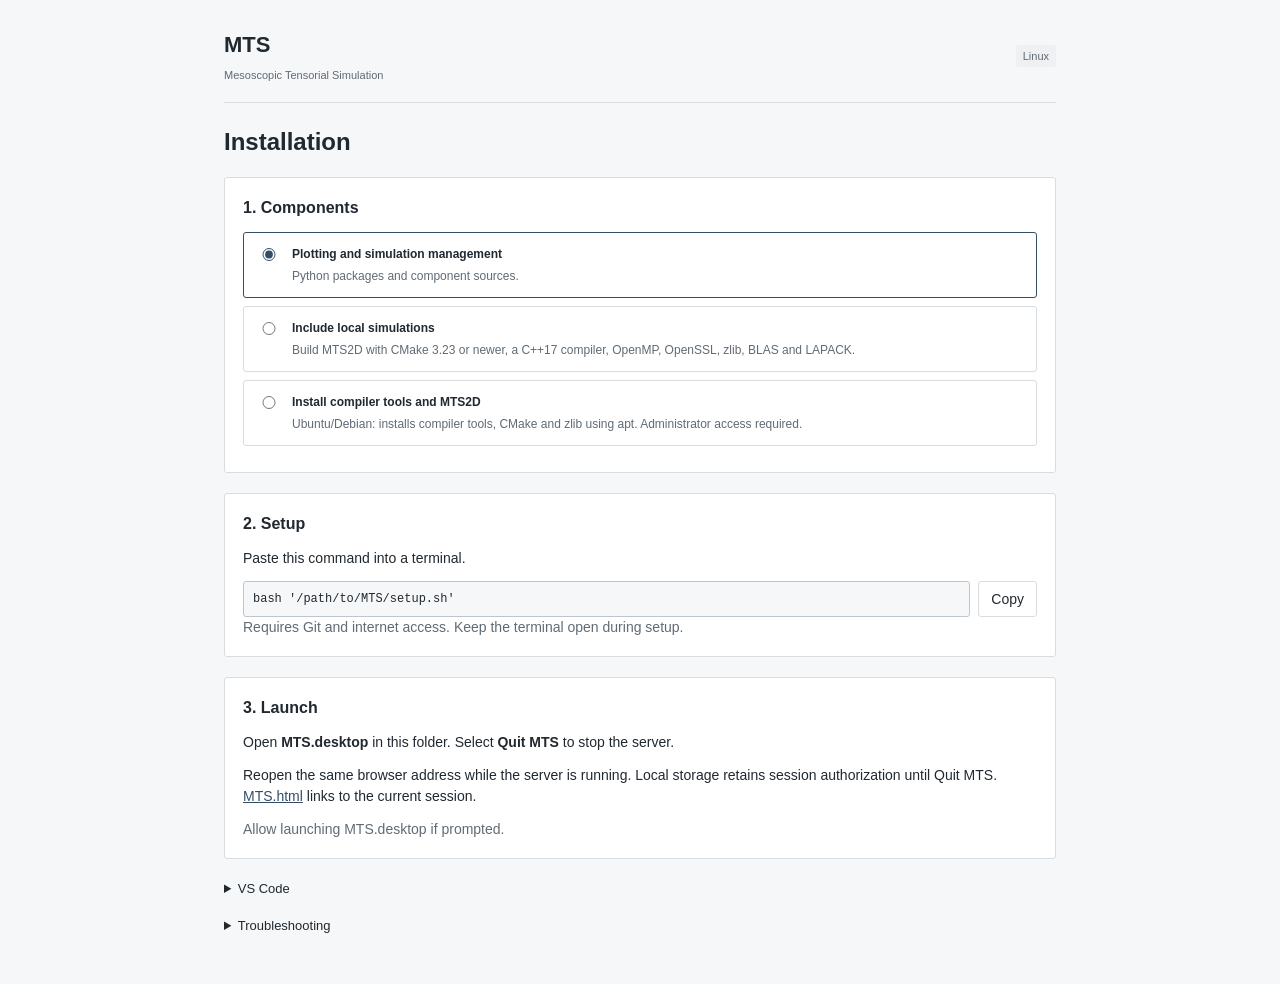
==== commit 6ecd4016: "clean up" ====
--- a/InstallationGuide.html
+++ b/InstallationGuide.html
@@ -4,14 +4,14 @@
 <h1>Installation</h1>
 <article class="card"><h2>1. Components</h2>
 <label class="guide-option"><input type="radio" name="mode" value="" checked><div>Plotting and simulation management<span>Python packages and component sources.</span></div></label>
-<label class="guide-option"><input type="radio" name="mode" value="--local-sim"><div>Include local simulations<span>Build MTS2D. Requires CMake, C++17, OpenMP, OpenSSL and zlib.</span></div></label>
+<label class="guide-option"><input type="radio" name="mode" value="--local-sim"><div>Include local simulations<span>Build MTS2D with CMake 3.23 or newer, a C++17 compiler, OpenMP, OpenSSL, zlib, BLAS and LAPACK.</span></div></label>
 <label class="guide-option"><input type="radio" name="mode" value="--local-sim --install-build-tools"><div>Install compiler tools and MTS2D<span id="tools-description">Assisted installation on macOS or Ubuntu/Debian.</span></div></label>
 </article>
 <article class="card"><h2>2. Setup</h2><p id="terminal-instructions">Paste this command into a terminal.</p><div class="command-row"><input id="setup-command" readonly aria-label="Setup command"><button id="copy-command">Copy</button></div><p class="muted">Requires Git and internet access. Keep the terminal open during setup.</p></article>
 <article class="card"><h2>3. Launch</h2><p>Open <strong id="launcher-name">MTS.app / MTS.desktop</strong> in this folder. Select <strong>Quit MTS</strong> to stop the server.</p><p>Reopen the same browser address while the server is running. Local storage retains session authorization until Quit MTS. <a href="MTS.html">MTS.html</a> links to the current session.</p><p class="muted" id="launcher-note">Launcher approval may be required.</p></article>
 <details><summary>VS Code</summary>
 <ol><li>Open the top-level MTS folder. Select <code>.venv/bin/python</code> for Python.</li>
-<li>With CMake Tools, select <code>MTS2D/CMakeLists.txt</code> and the <strong>release</strong> preset (CMake ≥ 3.21). On macOS, select Apple Clang at <code>/usr/bin/clang++</code>.</li>
+<li>With CMake Tools, select <code>MTS2D/CMakeLists.txt</code> and the <strong>release</strong> preset. On macOS, select Apple Clang at <code>/usr/bin/clang++</code>.</li>
 <li>Use <strong>Terminal → Run Build Task → Build managed simulator</strong>. This records the build identity required for managed runs at <code>MTS2D/build/release/MTS2D</code>.</li></ol>
 <p>The <strong>debug</strong> preset builds scientific tests in <code>MTS2D/build/debug</code>. Build folders and personal VS Code settings are ignored by Git.</p>
 </details>
--- a/MTS_GUI/static/style.css
+++ b/MTS_GUI/static/style.css
@@ -117,6 +117,7 @@
 .mesh-key{width:8px;height:8px;display:inline-block;background:currentColor;border-radius:50%}
 .mesh-free{color:#13796a}.mesh-fixed-x{color:#a05513}.mesh-fixed-y{color:#1556a5}
 .mesh-fixed{color:#363838}.mesh-driven{color:#772cb3}
+.mesh-constrained{border:2px solid #363838}
 .mesh-line-sample{display:inline-block;width:15px;border-top:2px solid #536980}
 .mesh-dashed{border-top-style:dashed;border-color:#772cb3;margin-left:8px}
 .notice{border-left:3px solid var(--accent);background:var(--accent-soft);padding:10px 12px;font-size:12px;margin:18px 0}
@@ -138,10 +139,14 @@
 .terminal-history summary::before{content:'▸';flex-shrink:0}
 .terminal-history details[open]>summary::before{content:'▾'}
 .terminal-history summary span{flex:1;min-width:0;overflow:hidden;text-overflow:ellipsis;white-space:nowrap}
-.terminal-history :is(.copy-message,.remove-message){padding:0 5px;border:0;background:transparent;font-size:18px;line-height:1}
+.terminal-history .remove-message{padding:0 5px;border:0;background:transparent;font-size:18px;line-height:1}
+.terminal-history .copy-message{position:relative;flex:none;width:22px;height:20px;padding:0;border:0;color:var(--ink);background:transparent}
+.terminal-history .copy-message::before,.terminal-history .copy-message::after{content:'';position:absolute;width:8px;height:10px;border:1px solid currentColor;border-radius:2px;background:var(--card)}
+.terminal-history .copy-message::before{top:3px;left:5px}
+.terminal-history .copy-message::after{top:6px;left:8px}
+.terminal-history .copy-message.copied::before{content:'✓';inset:0;width:auto;height:auto;border:0;color:#206a3c;background:transparent}
+.terminal-history .copy-message.copied::after{display:none}
 .terminal-history details:not([open]) .copy-message{display:none}
-.terminal-history .copy-message{min-width:28px;font-size:15px}
-.terminal-history .copy-message:hover{background:#edf0f3}
 .terminal-history pre{margin:0;max-height:55vh;overflow:auto;font-size:11px}
 .terminal-brace{display:inline;padding:0;border:0;background:transparent;color:inherit;font:inherit;text-decoration:underline dotted}
 .terminal-brace:hover{background:#ffffff26}
@@ -149,10 +154,11 @@
 .terminal-brace[aria-expanded="false"]+.terminal-brace-content,.terminal-brace[aria-expanded="false"]+.terminal-brace-content+span{display:none}
 .terminal-history details[data-warning="true"]{border-color:#b3842b}
 .terminal-history details[data-warning="true"] pre{color:#ffe19a}
-#operation-warning,#archive-warning,#data-file-dialog{width:min(35rem,calc(100% - 32px));padding:20px;border:1px solid var(--line);border-radius:var(--radius);background:var(--card);color:var(--ink)}
-#operation-warning::backdrop,#archive-warning::backdrop,#data-file-dialog::backdrop{background:#20283080}
-#file-drop{position:fixed;inset:12px;z-index:10;display:grid;place-items:center;border:2px dashed var(--accent);border-radius:var(--radius);background:#f4f7fcf2;color:var(--ink);font-size:1.4rem;font-weight:600;pointer-events:none}
-#file-drop[hidden]{display:none}
+#operation-warning,#archive-warning,#simulation-folder-dialog{width:min(35rem,calc(100% - 32px));padding:20px;border:1px solid var(--line);border-radius:var(--radius);background:var(--card);color:var(--ink)}
+#operation-warning::backdrop,#archive-warning::backdrop,#simulation-folder-dialog::backdrop{background:#20283080}
+.folder-path{display:flex;gap:8px;margin-top:4px}
+.folder-path input{min-width:0;flex:1}
+#simulation-folder-status{overflow-wrap:anywhere;margin:10px 0}
 #operation-warning-message,#archive-destinations{white-space:pre-wrap;overflow-wrap:anywhere}
 #operation-warning form{text-align:right}
 #archive-warning form{display:flex;gap:12px;justify-content:space-between;flex-wrap:wrap}
@@ -164,8 +170,8 @@
 td{padding:12px 8px;border-bottom:1px solid var(--line)}
 td:first-child{max-width:300px;overflow-wrap:anywhere}
 .table-actions{display:flex;align-items:center;gap:6px}
-#run-more-menu{position:fixed;inset:auto;margin:0;padding:4px;border:1px solid var(--line);border-radius:4px;background:var(--card);color:var(--ink);box-shadow:0 3px 12px #20283030}
-#run-more-menu:popover-open{display:grid;gap:3px}
+#run-more-menu,#animate-preview-menu{position:fixed;inset:auto;margin:0;padding:4px;border:1px solid var(--line);border-radius:4px;background:var(--card);color:var(--ink);box-shadow:0 3px 12px #20283030}
+#run-more-menu:popover-open,#animate-preview-menu:popover-open{display:grid;gap:3px}
 #run-more-menu .action-hint>button{width:100%;justify-content:flex-start;border-color:transparent}
 #run-continuation .section-row{margin-bottom:0}
 #run-continuation-source{margin:6px 0 0}
@@ -271,6 +277,11 @@
 .view-tabs{display:flex;gap:8px}
 .view-tabs [aria-selected="true"]{background:var(--accent-soft);color:var(--accent);border-color:var(--accent)}
 #animation-settings button{margin-block-start:10px}
+.preview-split{display:inline-flex;align-items:stretch}
+#animate-preview-button{border-start-end-radius:0;border-end-end-radius:0}
+#animate-preview-menu-button{border-start-start-radius:0;border-end-start-radius:0;border-inline-start:0;min-width:32px;padding-inline:8px}
+#animate-preview-menu button{margin:0;justify-content:flex-start;min-width:7.5rem;border-color:transparent}
+#animate-preview-menu button[aria-pressed="true"]{background:var(--accent-soft);color:var(--accent)}
 #animate-video{display:block;width:min(100%,720px);margin-block:10px}
 #animate-mesh-overlays,#animate-node-controls{margin-block-start:10px}
 #animate-node-controls input[type="color"]{width:26px;height:22px;padding:1px}
